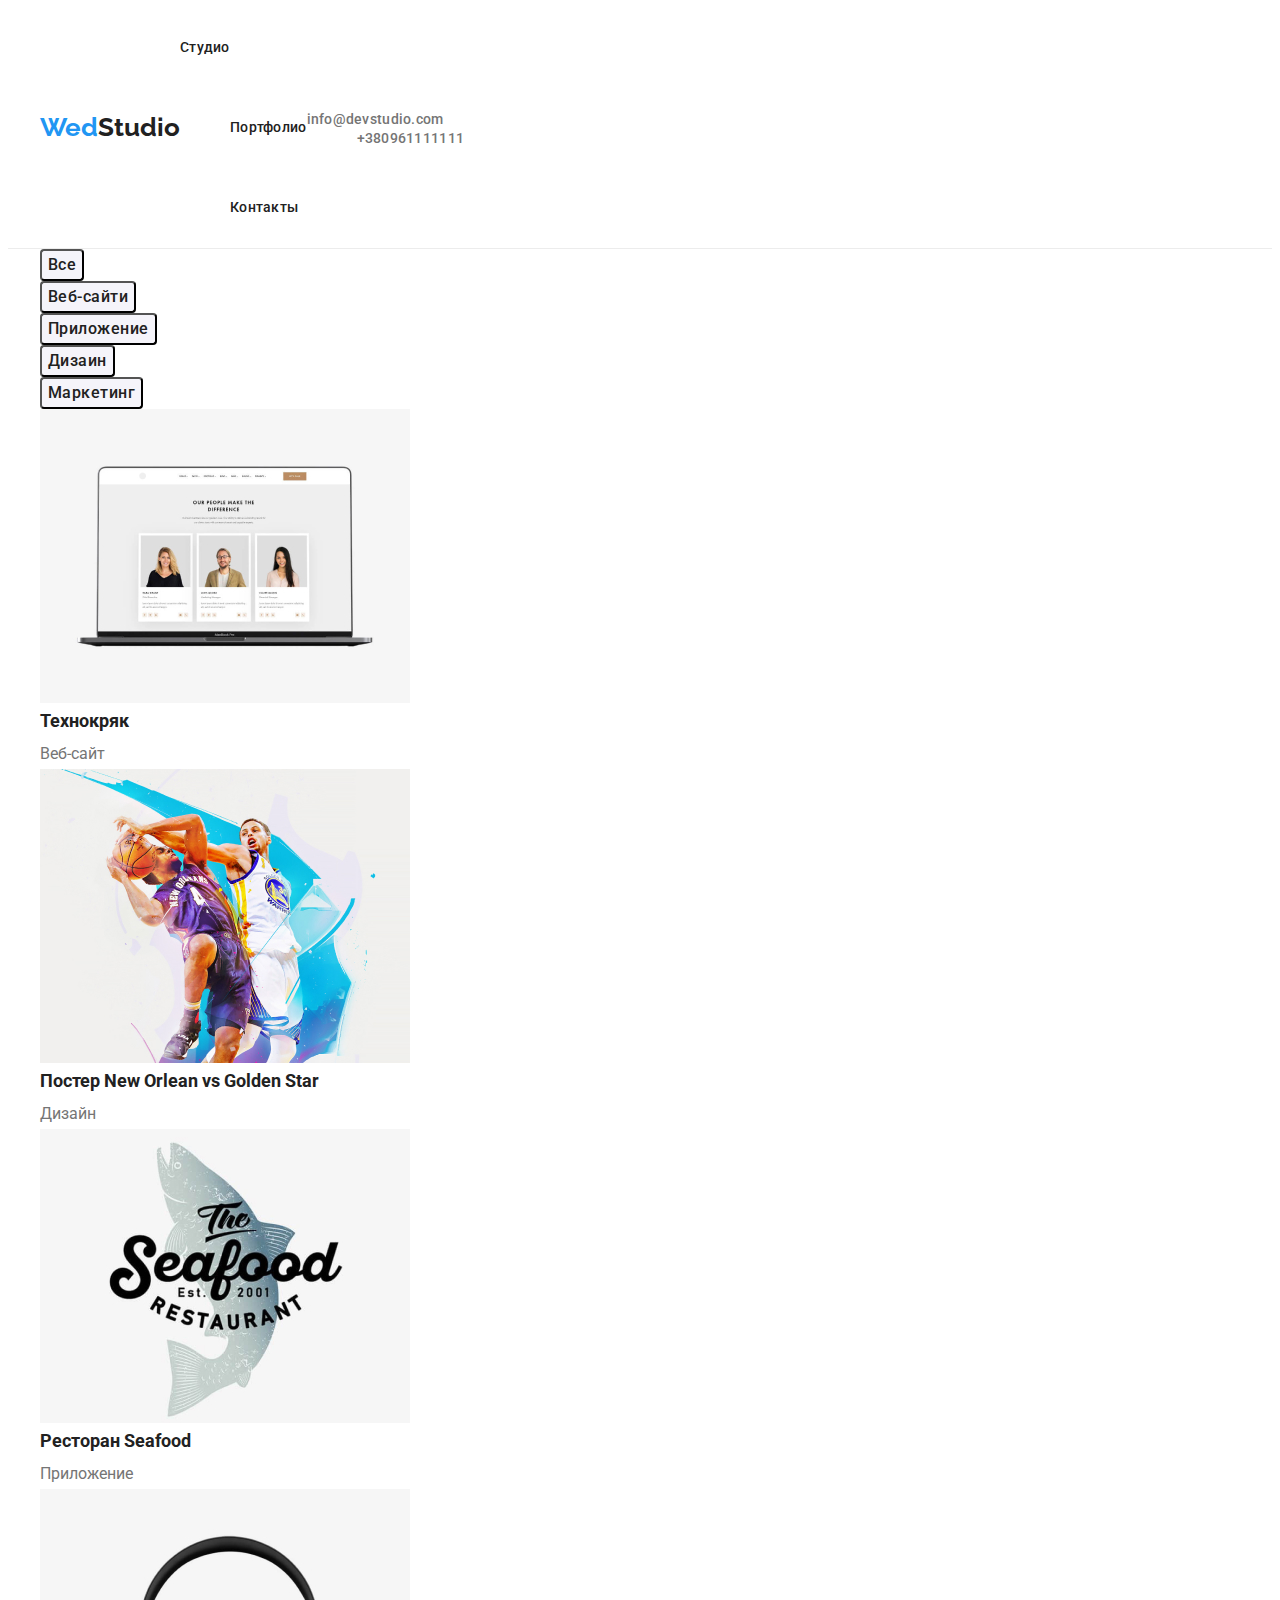
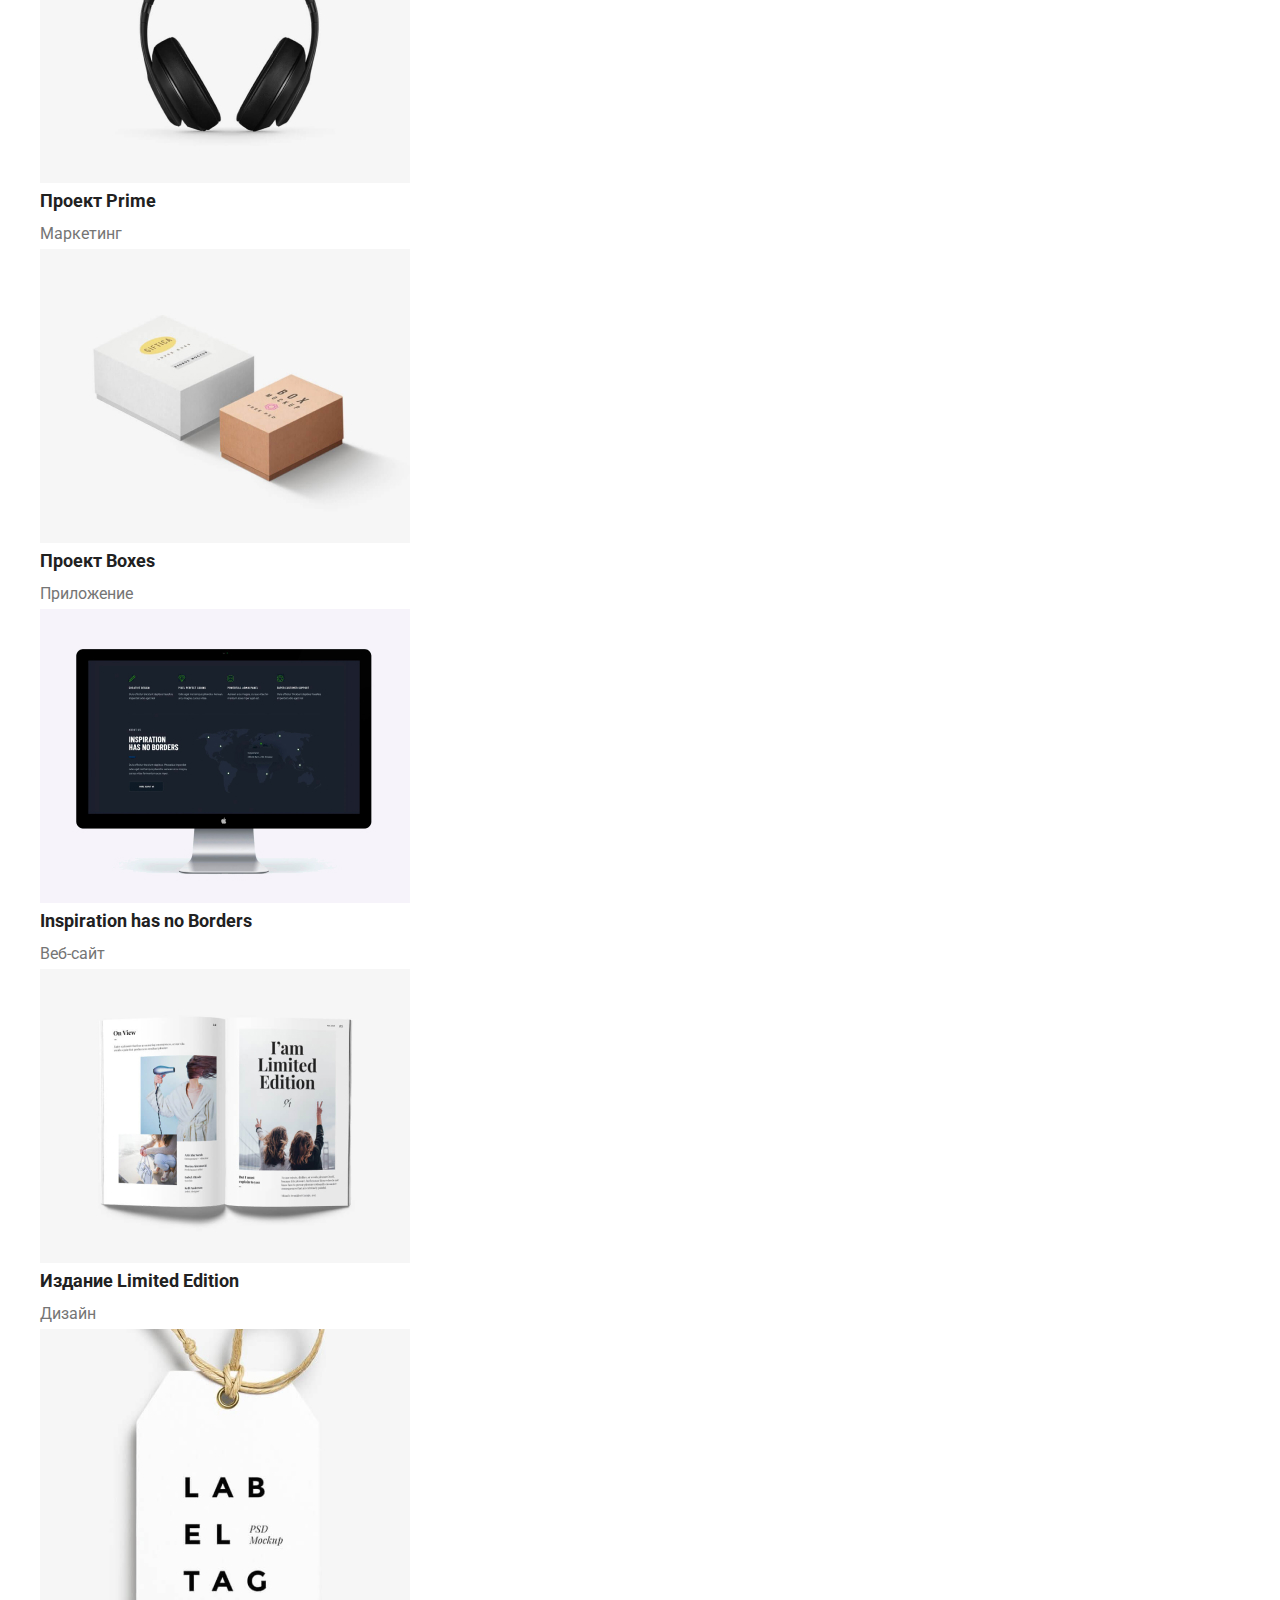
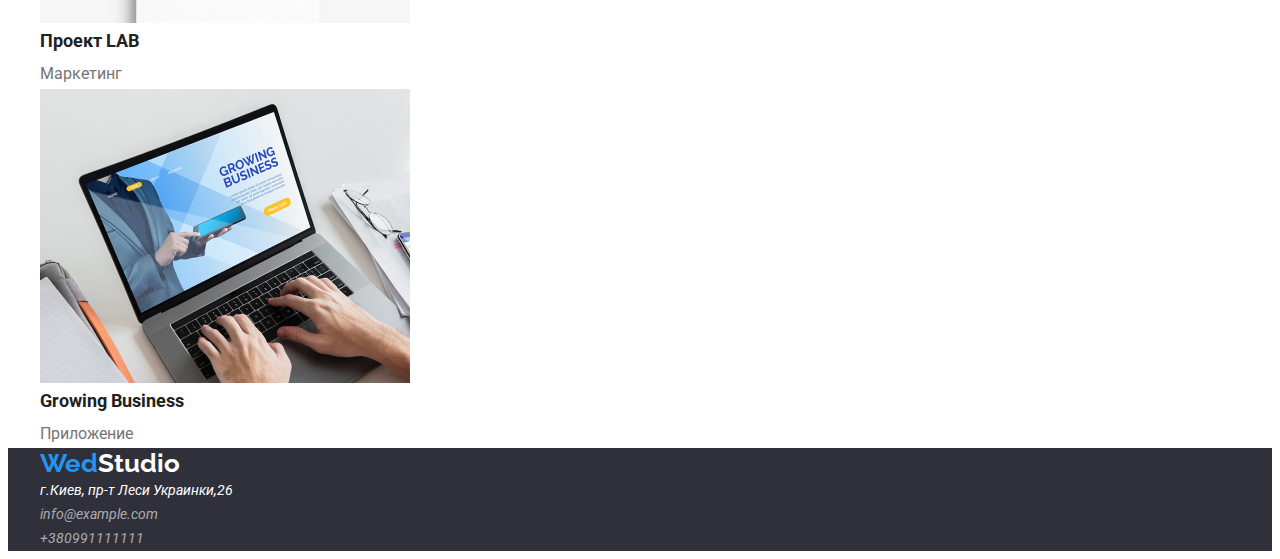
==== portfolio.html @ 3720068a "hw3" ====
<!DOCTYPE html>
<html lang="en">
<head>
    <meta charset="UTF-8">
    <meta http-equiv="X-UA-Compatible" content="IE=edge">
    <meta name="viewport" content="width=device-width, initial-scale=1.0">
    <title>Document</title>
    <link rel="preconnect" href="https://fonts.googleapis.com">
    <link rel="preconnect" href="https://fonts.gstatic.com" crossorigin>
    <link href="https://fonts.googleapis.com/css2?family=Raleway:wght@700&family=Roboto:wght@400;500;700;900&display=swap"
        rel="stylesheet">

        <link rel="stylesheet" href="https://cdnjs.cloudflare.com/ajax/libs/modern-normalize/1.1.0/modern-normalize.min.css"
            integrity="sha512-wpPYUAdjBVSE4KJnH1VR1HeZfpl1ub8YT/NKx4PuQ5NmX2tKuGu6U/JRp5y+Y8XG2tV+wKQpNHVUX03MfMFn9Q=="
            crossorigin="anonymous" referrerpolicy="no-referrer" />

    <link rel="stylesheet" href="./css/style.css">
</head>

<body>
    <!-- Шапка сайта -->
    <header class="header">
        <div class="container header-flex">
        <nav class="header-navigation">
            <a class="header-text1 link" href=""> Wed<span class="header-text2">Studio</span></a>
            <ul class="list">
                <li class="header-item"> <a class="link header-link" href="./index.html"> Студио </a></li>
                <li class="header-item"> <a class="link header-link" href="/portfolio.html"> Портфолио </a></li>
                <li class="header-item"> <a  href="" class="link header-link"> Контакты </a></li>
            </ul>
        </nav>

        <ul class="list">
            <li class="header-item"> <a class="header-email link " href="mailto:info@devstudio.com">info@devstudio.com</a></li>
            <li class="header-item"> <a class="header-tel link " href="tel:+380961111111"> +380961111111 </a></li>
        </ul>
        </div>
    </header>

    <!-- Основна частина -->
    <main>                                             
        <section class="section portfolio">         
        <div class="container">                       
      <ul class="list portfolio-list">
        <li class="portfolio-item"><button type="button" class="portfolio-btn">Все </button></li>
        <li class="portfolio-item"><button type="button" class="portfolio-btn" >Веб-сайти </button></li>
        <li class="portfolio-item"><button type="button" class="portfolio-btn">Приложение </button></li>
        <li class="portfolio-item"><button type="button" class="portfolio-btn" >Дизаин </button></li>
        <li class="portfolio-item"><button type="button" class="portfolio-btn" >Маркетинг</button></li>
    </ul>
        <ul class="projects-list list">
            <li class="link projects-item"> 
                <img src="./image/img.jpg" alt="Технокряк" width="370"></li>
                <div class="card">
                <h3 class="projects-title">Технокряк</h3>
                    <p class="projects-text">Веб-сайт</p>
                </div>

            <li class="link projects-item" > 
                <img src="./image/img (2).jpg" alt="Постер" width="370"> </li> 
                <div class="card">
                <h3 class="projects-title"> Постер New Orlean vs Golden Star </h3> 
                    <p  class="projects-text"> Дизайн </p>
                    </div>
               
            <li class="link projects-item"> 
                <img src="./image/img (3).jpg" alt="Ресторан Seafood" width="370"></li>
                <div class="card">
                <h3 class="projects-title">Ресторан Seafood</h3>
                    <p  class="projects-text">Приложение</p>
                    </div>

             <li class="link projects-item"> 
                 <img src="./image/img (4).jpg" alt="Проект Prime" width="370"></li>
                <div class="card">
               <h3 class="projects-title">Проект Prime</h3>
                    <p  class="projects-text">Маркетинг</p>
                    </div>

            <li class="link projects-item"> 
                <img src="./image/img (5).jpg" alt="Проект Boxes" width="370"></li>
                <div class="card">
              <h3 class="projects-title">Проект Boxes</h3>
                    <p  class="projects-text">Приложение</p>
                    </div>

            <li class="link projects-item"> 
                <img src="./image/img (6).jpg" alt="Inspiration has no Borders" width="370"></li>
                <div class="card">
             <h3 class="projects-title">Inspiration has no Borders</h3>
                    <p  class="projects-text">Веб-сайт</p>
                    </div>

            <li class="link projects-item"> 
                <img src="./image/img (7).jpg" alt="Издание Limited Edition" width="370"></li>
                <div class="card">
             <h3 class="projects-title">Издание Limited Edition</h3>
                    <p  class="projects-text">Дизайн</p>
                    </div>

            <li class="link projects-item"> 
                <img src="./image/img (8).jpg" alt="Проект LAB" width="370"></li>
                <div class="card">
              <h3 class="projects-title">Проект LAB</h3>
                    <p  class="projects-text">Маркетинг</p>
                    </div>

            <li class="link projects-item"> 
                <img src="./image/img (9.jpg" alt="Growing Business" width="370"></li>
                <div class="card">
            <h3 class="projects-title">Growing Business</h3>
                    <p  class="projects-text">Приложение</p>
                    </div>
                </ul>
        </div>
    </section>
    </main>
         
    <footer class="contacts">
        <div class="container">
        <a class="contacts-text link" href=""> Wed<span class="contacts-text2">Studio</span></a>
        <address class="address">
            <ul class="list contacts-list">
                <li class="contacts-item"> <a class="link contacts-address" href="">г.Киев, пр-т Леси Украинки,26</a></li>
                <li class="contacts-item"> <a class="link contacts-link" href="mailto:info@example.com">info@example.com</a>
                </li>
                <li class="contacts-item"> <a class="link contacts-link" href="tel:+380991111111">+380991111111</a></li>
            </ul>
        </address>
        </div>
    </footer>
</body>
</html>
---- css/style.css ----
:root {
    --main-title-color: #ffffff;
    --second-title-color: #212121;
    --third-title-color: #757575;
    --main-text-color: #757575;
    --second-text-color: color: rgba(255, 255, 255, 0.6);
    --third-text-color: #212121;
    --accent-color: #2196F3;
    --main-btn-color:#FFFFFF;
    --second-btn-color: #212121;
    --header-text-color:  #212121;
}

body {
    font-family: Roboto; 
    color: #E5E5E5;
}
.container {
    width: 1200px;
    margin-left: auto;
    margin-right: auto;
    padding-left: 15px;
    padding-right: 15px;
}
h1,
h2,
h3, 
p,
ul {
    margin: 0;
}

.list {
list-style: none;
padding: 0;
}

.link {
    text-decoration: none;
}

.visually-hidden {
    position: absolute;
    white-space: nowrap;
    width: 1px;
    height: 1px;
    overflow: hidden;
    border: 0;
    padding: 0;
    clip: rect(0 0 0 0);
    clip-path: inset(50%);
    margin: -1px;
}

img {
    display: block;
    max-width: 100%;
    height: auto;
}
/* -----------------HEADER-------------- */
.header {
    border-bottom: 1px solid #ececec;
    background: #FFFFFF;
}



/* hesder-flex */
.header-flex {
    display: flex;
    align-items: center;
    justify-content: ;
}

.header-list {
    display: flex;
    margin-left: 93px;
}

.header-navigation {
    display: flex;
    align-items: center;
}

.header-list, .header-item  +.header-item{
  margin-left: 50px;
}
.auth-nav {
    display: flex;
    margin-left: auto;
}       

.auth-nav, .header-item +.header-item {
    margin-left: 50px;
}

.header-text1 {
    font-family: Raleway;
    font-weight: 700;
    font-size: 26px;
    line-height: 1.19;
    color: var(--accent-color);
}
.header-text2{
    font-family: Raleway;
    font-weight: 700;
    font-size: 26px;
    line-height: 1.19;
    color: var(--second-title-color);
}
.header-link {
    display: block;
    padding-top: 32px;
    padding-bottom: 32px;
    font-weight: 500;
    font-size: 14px;
    line-height: 1.14;
    letter-spacing: 0.02em;
    color: var(--second-title-color);  
}

.header-link:hover,
.header-link:focus {
    color: var(--accent-color);
}
.header-email:hover{
    color: var(--accent-color);
}
.header-tel:hover{
  color: var(--accent-color);
}
.header-email, .header-tel {
    font-weight: 500;
    font-size: 14px;
    line-height: 1.14;
    letter-spacing: 0.02em;
    color: var(--main-text-color);
} 
/* /////////////////////   HERO   /////////// */
.products {
    padding-top: 47px;
    padding-bottom: 94px;
}
 .hero {
    background-color: #2F303A;
    padding-top: 200px;
    padding-bottom: 20px;
 }
 .hero-content {
     text-align: center;
 }
 .hero-list {
     margin-top: 0;
     margin-left: 30px;

    font-weight: 900;
    font-size: 44px;
    line-height: 1.36;
    color: var(--main-title-color);
 }

 .hero-btn {
     cursor: pointer;
     font-family: inherit;
     font-weight: 500;
     font-size: 16px;
     line-height: 1.88;
     text-align: center;
     letter-spacing: 0.06em;
     color: white;
     background: #2196f3;
     box-shadow: 0px 4px 4px rgba(0, 0, 0, 0.15);
    border-radius: 4px;
 }
 .hero-btn:hover,
 .hero-btn:focus {
    font-weight: 500;
    font-size: 16px;
    line-height: 1.88;
    text-align: center;
    letter-spacing: 0.06em;
    color: #ffffff;
    background: #188ce8;
    box-shadow: 0px 3px 1px rgba(0, 0, 0, 0.1), 0px 1px 2px rgba(0, 0, 0, 0.08),
    0px 2px 2px rgba(0, 0, 0, 0.12);
    border-radius: 4px;
 }

/* ------------------FEATURES---------- */

.features {
     padding-top: 94px;
     padding-bottom: 47px;
     background: white;
}
.features-list {
    display: flex;
}


.features-title {
    width: 270px;
    margin-bottom: 10px;

    font-weight: 700;
    font-size: 14px;
    line-height: 1.14;
    color: var(--second-title-color);
}

.features-after-title {
    font-weight: 400;
    font-size: 14px;
    line-height: 1.71;
    color: var(--third-title-color);
}
.features-item +.features-item {
    margin-left: 30px;
}

/* /////////////What-we-do///////// */

.products-title {
    text-transform: none;
    font-weight: 700;
    font-size: 36px;
    line-height: 1.17;
    color: var(--second-title-color);
}


/* ///////////////OUR TEAM///////// */

.team {
    background: #F5F4FA;
}

.team-title {
    font-weight: 700;
    font-size: 36px;
    line-height: 1.17; 
   color:var(--second-title-color);
}
.team-name {
    font-weight: 500;
    font-size: 16px;
    line-height: 1.19;
    color: var(--second-title-color);
}
.team-work-position {
    font-weight: 400;
    font-size: 16px;
    line-height: 1.19;
    color: var(--third-title-color);
}

/* ////////// Addresses//////////*/
.contacts {
    background: #2F303A;
}
.contacts-text {
    font-family: Raleway;
    font-weight: 700;
    font-size: 26px;
    line-height: 1.19;
    color: var(--accent-color);
}
.contacts-text2 {
    font-family: Raleway;
    font-weight: 700;
    font-size: 26px;
    line-height: 1.19;
    color: var(--main-title-color);
}

.contacts-address {
    font-weight: 400;
    font-size: 14px;
    line-height: 1.71;
    color: var(--main-title-color);
}
.contacts-link {
    font-weight: 400;
    font-size: 14px;
    line-height: 1.71;
    color: rgba(255, 255, 255, 0.6);
}

.contacts-link:hover,
.contacts-link:focus {
color: var(--accent-color);
}



/* ----------------PORTFOLIO----- */
.portfolio-btn {
     cursor: pointer;
     font-family: inherit;
     font-weight: 500;
     font-size: 16px;
     line-height: 1.63;
     text-align: center;
     letter-spacing: 0.03em;
     color: var(--second-title-color);
     background: #f5f4fa;;
     border-radius: 4px; 
}

.portfolio-btn:hover,
.portfolio-btn:focus {
  font-weight: 500;
  font-size: 16px;
  line-height: 1.63;
  text-align: center;
  letter-spacing: 0.03em;
  color: #ffffff;
  background: #2196f3;
  box-shadow: 0px 3px 1px rgba(0, 0, 0, 0.1), 0px 1px 2px rgba(0, 0, 0, 0.08),
    0px 2px 2px rgba(0, 0, 0, 0.12);
  border-radius: 4px;
}

.menu {
    background: #E5E5E5;
}
.projects-title {
    font-weight: 700;
    font-size: 18px;
    line-height: 2;
    color: var(--second-title-color);
}
.projects-text {
    font-weight: 400;
    font-size: 16px;
    line-height: 1.87;
    color: var(--third-title-color);
}
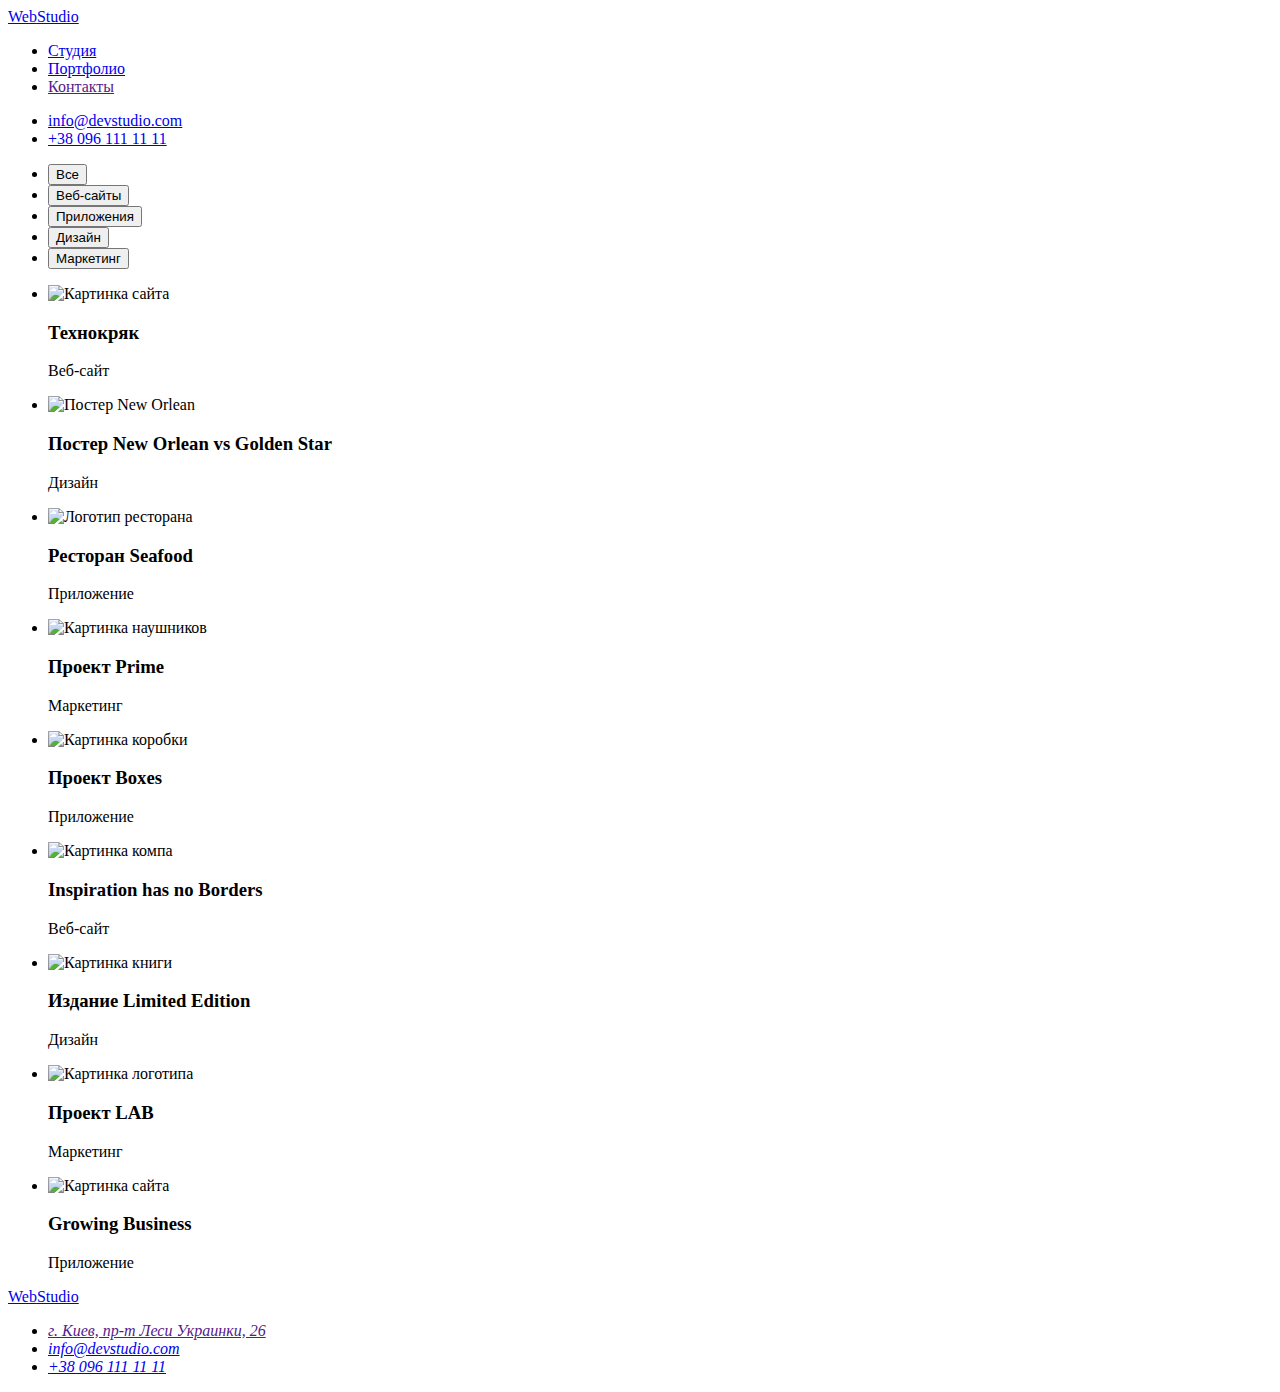
==== commit d554952e: "hw3" ====
--- a/portfolio.html
+++ b/portfolio.html
@@ -1,133 +1,136 @@
 <!DOCTYPE html>
-<html lang="en">
+<html lang="ru">
+
 <head>
     <meta charset="UTF-8">
     <meta http-equiv="X-UA-Compatible" content="IE=edge">
     <meta name="viewport" content="width=device-width, initial-scale=1.0">
-    <title>Document</title>
+    <title>Портфолио</title>
     <link rel="preconnect" href="https://fonts.googleapis.com">
     <link rel="preconnect" href="https://fonts.gstatic.com" crossorigin>
-    <link href="https://fonts.googleapis.com/css2?family=Raleway:wght@700&family=Roboto:wght@400;500;700;900&display=swap"
+    <link rel="preconnect" href="https://fonts.googleapis.com">
+    <link rel="preconnect" href="https://fonts.gstatic.com" crossorigin>
+    <link
+        href="https://fonts.googleapis.com/css2?family=Raleway:wght@700&family=Roboto:wght@400;500;700;900&display=swap"
         rel="stylesheet">
-
-        <link rel="stylesheet" href="https://cdnjs.cloudflare.com/ajax/libs/modern-normalize/1.1.0/modern-normalize.min.css"
-            integrity="sha512-wpPYUAdjBVSE4KJnH1VR1HeZfpl1ub8YT/NKx4PuQ5NmX2tKuGu6U/JRp5y+Y8XG2tV+wKQpNHVUX03MfMFn9Q=="
-            crossorigin="anonymous" referrerpolicy="no-referrer" />
-
-    <link rel="stylesheet" href="./css/style.css">
+    <link rel="stylesheet" href="https://cdnjs.cloudflare.com/ajax/libs/modern-normalize/1.1.0/modern-normalize.min.css"
+        integrity="sha512-wpPYUAdjBVSE4KJnH1VR1HeZfpl1ub8YT/NKx4PuQ5NmX2tKuGu6U/JRp5y+Y8XG2tV+wKQpNHVUX03MfMFn9Q=="
+        crossorigin="anonymous" referrerpolicy="no-referrer" />
+    <link rel="stylesheet" href="./css/styles.css" />
 </head>
 
 <body>
-    <!-- Шапка сайта -->
     <header class="header">
         <div class="container header-flex">
-        <nav class="header-navigation">
-            <a class="header-text1 link" href=""> Wed<span class="header-text2">Studio</span></a>
-            <ul class="list">
-                <li class="header-item"> <a class="link header-link" href="./index.html"> Студио </a></li>
-                <li class="header-item"> <a class="link header-link" href="/portfolio.html"> Портфолио </a></li>
-                <li class="header-item"> <a  href="" class="link header-link"> Контакты </a></li>
+            <nav class="header-navigation">
+                <a href="index.html" class="header-logo link"> Web<span class="header-studio">Studio</span> </a>
+                <ul class="header-list list">
+                    <li class="header-item"> <a href="index.html" class="header-link link"> Студия</a></li>
+                    <li class="header-item"> <a href="portfolio.html" class="header-link link"> Портфолио</a></li>
+                    <li class="header-item"> <a href="" class="header-link link"> Контакты</a></li>
+                </ul>
+            </nav>
+            <ul class="auth-nav list">
+                <li class="header-item"> <a href="mailto:info@devstudio.com" class="header-mail link">info@devstudio.com
+                    </a></li>
+                <li class="header-item"> <a href="tel:+380961111111" class="header-tel link">+38 096 111 11 11</a></li>
             </ul>
-        </nav>
-
-        <ul class="list">
-            <li class="header-item"> <a class="header-email link " href="mailto:info@devstudio.com">info@devstudio.com</a></li>
-            <li class="header-item"> <a class="header-tel link " href="tel:+380961111111"> +380961111111 </a></li>
-        </ul>
         </div>
     </header>
-
-    <!-- Основна частина -->
-    <main>                                             
-        <section class="section portfolio">         
-        <div class="container">                       
-      <ul class="list portfolio-list">
-        <li class="portfolio-item"><button type="button" class="portfolio-btn">Все </button></li>
-        <li class="portfolio-item"><button type="button" class="portfolio-btn" >Веб-сайти </button></li>
-        <li class="portfolio-item"><button type="button" class="portfolio-btn">Приложение </button></li>
-        <li class="portfolio-item"><button type="button" class="portfolio-btn" >Дизаин </button></li>
-        <li class="portfolio-item"><button type="button" class="portfolio-btn" >Маркетинг</button></li>
-    </ul>
-        <ul class="projects-list list">
-            <li class="link projects-item"> 
-                <img src="./image/img.jpg" alt="Технокряк" width="370"></li>
-                <div class="card">
-                <h3 class="projects-title">Технокряк</h3>
-                    <p class="projects-text">Веб-сайт</p>
-                </div>
-
-            <li class="link projects-item" > 
-                <img src="./image/img (2).jpg" alt="Постер" width="370"> </li> 
-                <div class="card">
-                <h3 class="projects-title"> Постер New Orlean vs Golden Star </h3> 
-                    <p  class="projects-text"> Дизайн </p>
-                    </div>
-               
-            <li class="link projects-item"> 
-                <img src="./image/img (3).jpg" alt="Ресторан Seafood" width="370"></li>
-                <div class="card">
-                <h3 class="projects-title">Ресторан Seafood</h3>
-                    <p  class="projects-text">Приложение</p>
-                    </div>
-
-             <li class="link projects-item"> 
-                 <img src="./image/img (4).jpg" alt="Проект Prime" width="370"></li>
-                <div class="card">
-               <h3 class="projects-title">Проект Prime</h3>
-                    <p  class="projects-text">Маркетинг</p>
-                    </div>
-
-            <li class="link projects-item"> 
-                <img src="./image/img (5).jpg" alt="Проект Boxes" width="370"></li>
-                <div class="card">
-              <h3 class="projects-title">Проект Boxes</h3>
-                    <p  class="projects-text">Приложение</p>
-                    </div>
-
-            <li class="link projects-item"> 
-                <img src="./image/img (6).jpg" alt="Inspiration has no Borders" width="370"></li>
-                <div class="card">
-             <h3 class="projects-title">Inspiration has no Borders</h3>
-                    <p  class="projects-text">Веб-сайт</p>
-                    </div>
-
-            <li class="link projects-item"> 
-                <img src="./image/img (7).jpg" alt="Издание Limited Edition" width="370"></li>
-                <div class="card">
-             <h3 class="projects-title">Издание Limited Edition</h3>
-                    <p  class="projects-text">Дизайн</p>
-                    </div>
-
-            <li class="link projects-item"> 
-                <img src="./image/img (8).jpg" alt="Проект LAB" width="370"></li>
-                <div class="card">
-              <h3 class="projects-title">Проект LAB</h3>
-                    <p  class="projects-text">Маркетинг</p>
-                    </div>
-
-            <li class="link projects-item"> 
-                <img src="./image/img (9.jpg" alt="Growing Business" width="370"></li>
-                <div class="card">
-            <h3 class="projects-title">Growing Business</h3>
-                    <p  class="projects-text">Приложение</p>
-                    </div>
+    <main>
+        <section class="section portfolio">
+            <div class="container">
+                <ul class="portfolio-list list">
+                    <li class="portfolio-item"> <button type="button" class="portfolio-button">Все </button></li>
+                    <li class="portfolio-item"> <button type="button" class="portfolio-button">Веб-сайты </button> </li>
+                    <li class="portfolio-item"><button type="button" class="portfolio-button">Приложения </button> </li>
+                    <li class="portfolio-item"><button type="button" class="portfolio-button">Дизайн </button> </li>
+                    <li class="portfolio-item"> <button type="button" class="portfolio-button"> Маркетинг</button></li>
                 </ul>
-        </div>
-    </section>
+                <ul class="projects-list list">
+                    <li class="projects-item">
+                        <img src="./images/techsite.jpg" alt="Картинка сайта" width="370" height="294">
+                        <div class="card">
+                            <h3 class="projects-title"> Технокряк</h3>
+                            <p class="projects-text"> Веб-сайт</p>
+                        </div>
+                    </li>
+                    <li class="projects-item">
+                        <img src="./images/neworlean.jpg" alt="Постер New Orlean" width="370" height="294">
+                        <div class="card">
+                            <h3 class="projects-title"> Постер New Orlean vs Golden Star</h3>
+                            <p class="projects-text"> Дизайн </p>
+                        </div>
+                    </li>
+                    <li class="projects-item">
+                        <img src="./images/seafood.jpg" alt="Логотип ресторана" width="370" height="294">
+                        <div class="card">
+                            <h3 class="projects-title"> Ресторан Seafood</h3>
+                            <p class="projects-text"> Приложение </p>
+                        </div>
+                    </li>
+                    <li class="projects-item">
+                        <img src="./images/prime.jpg" alt="Картинка наушников" width="370" height="294">
+                        <div class="card">
+                            <h3 class="projects-title"> Проект Prime</h3>
+                            <p class="projects-text"> Маркетинг </p>
+                        </div>
+                    </li>
+                    <li class="projects-item">
+                        <img src="./images/boxes.jpg" alt="Картинка коробки" width="370" height="294">
+                        <div class="card">
+                            <h3 class="projects-title"> Проект Boxes</h3>
+                            <p class="projects-text"> Приложение </p>
+                        </div>
+                    </li>
+                    <li class="projects-item">
+                        <img src="./images/inspiration.jpg" alt="Картинка компа" width="370" height="294">
+                        <div class="card">
+                            <h3 class="projects-title"> Inspiration has no Borders</h3>
+                            <p class="projects-text"> Веб-сайт</p>
+                        </div>
+                    </li>
+                    <li class="projects-item">
+                        <img src="./images/limitededition.jpg" alt="Картинка книги" width="370" height="294">
+                        <div class="card">
+                            <h3 class="projects-title"> Издание Limited Edition</h3>
+                            <p class="projects-text"> Дизайн</p>
+                        </div>
+                    </li>
+                    <li class="projects-item">
+                        <img src="./images/lab.jpg" alt="Картинка логотипа" width="370" height="294">
+                        <div class="card">
+                            <h3 class="projects-title"> Проект LAB</h3>
+                            <p class="projects-text"> Маркетинг</p>
+                        </div>
+                    </li>
+                    <li class="projects-item">
+                        <img src="./images/growingbuisiness.jpg" alt="Картинка сайта" width="370" height="294">
+                        <div class="card">
+                            <h3 class="projects-title"> Growing Business</h3>
+                            <p class="projects-text"> Приложение</p>
+                        </div>
+                    </li>
+                </ul>
+            </div>
+        </section>
     </main>
-         
-    <footer class="contacts">
+    <footer class="footer">
         <div class="container">
-        <a class="contacts-text link" href=""> Wed<span class="contacts-text2">Studio</span></a>
-        <address class="address">
-            <ul class="list contacts-list">
-                <li class="contacts-item"> <a class="link contacts-address" href="">г.Киев, пр-т Леси Украинки,26</a></li>
-                <li class="contacts-item"> <a class="link contacts-link" href="mailto:info@example.com">info@example.com</a>
-                </li>
-                <li class="contacts-item"> <a class="link contacts-link" href="tel:+380991111111">+380991111111</a></li>
-            </ul>
-        </address>
+            <a href="index.html" class="footer-logo link"> Web<span class="footer-studio">Studio</span> </a>
+            <address class="address">
+                <ul class="address-list list">
+                    <li class="address-item"> <a href="" class="address-link link"> г. Киев, пр-т Леси Украинки, 26 </a>
+                    </li>
+                    <li class="address-item"> <a href="mailto:info@devstudio.com"
+                            class="address-mail-link link">info@devstudio.com</a></li>
+                    <li class="address-item"> <a href="tel:+380961111111" class="address-tel-link link">+38 096 111 11
+                            11</a>
+                    </li>
+                </ul>
+            </address>
         </div>
     </footer>
 </body>
+
 </html>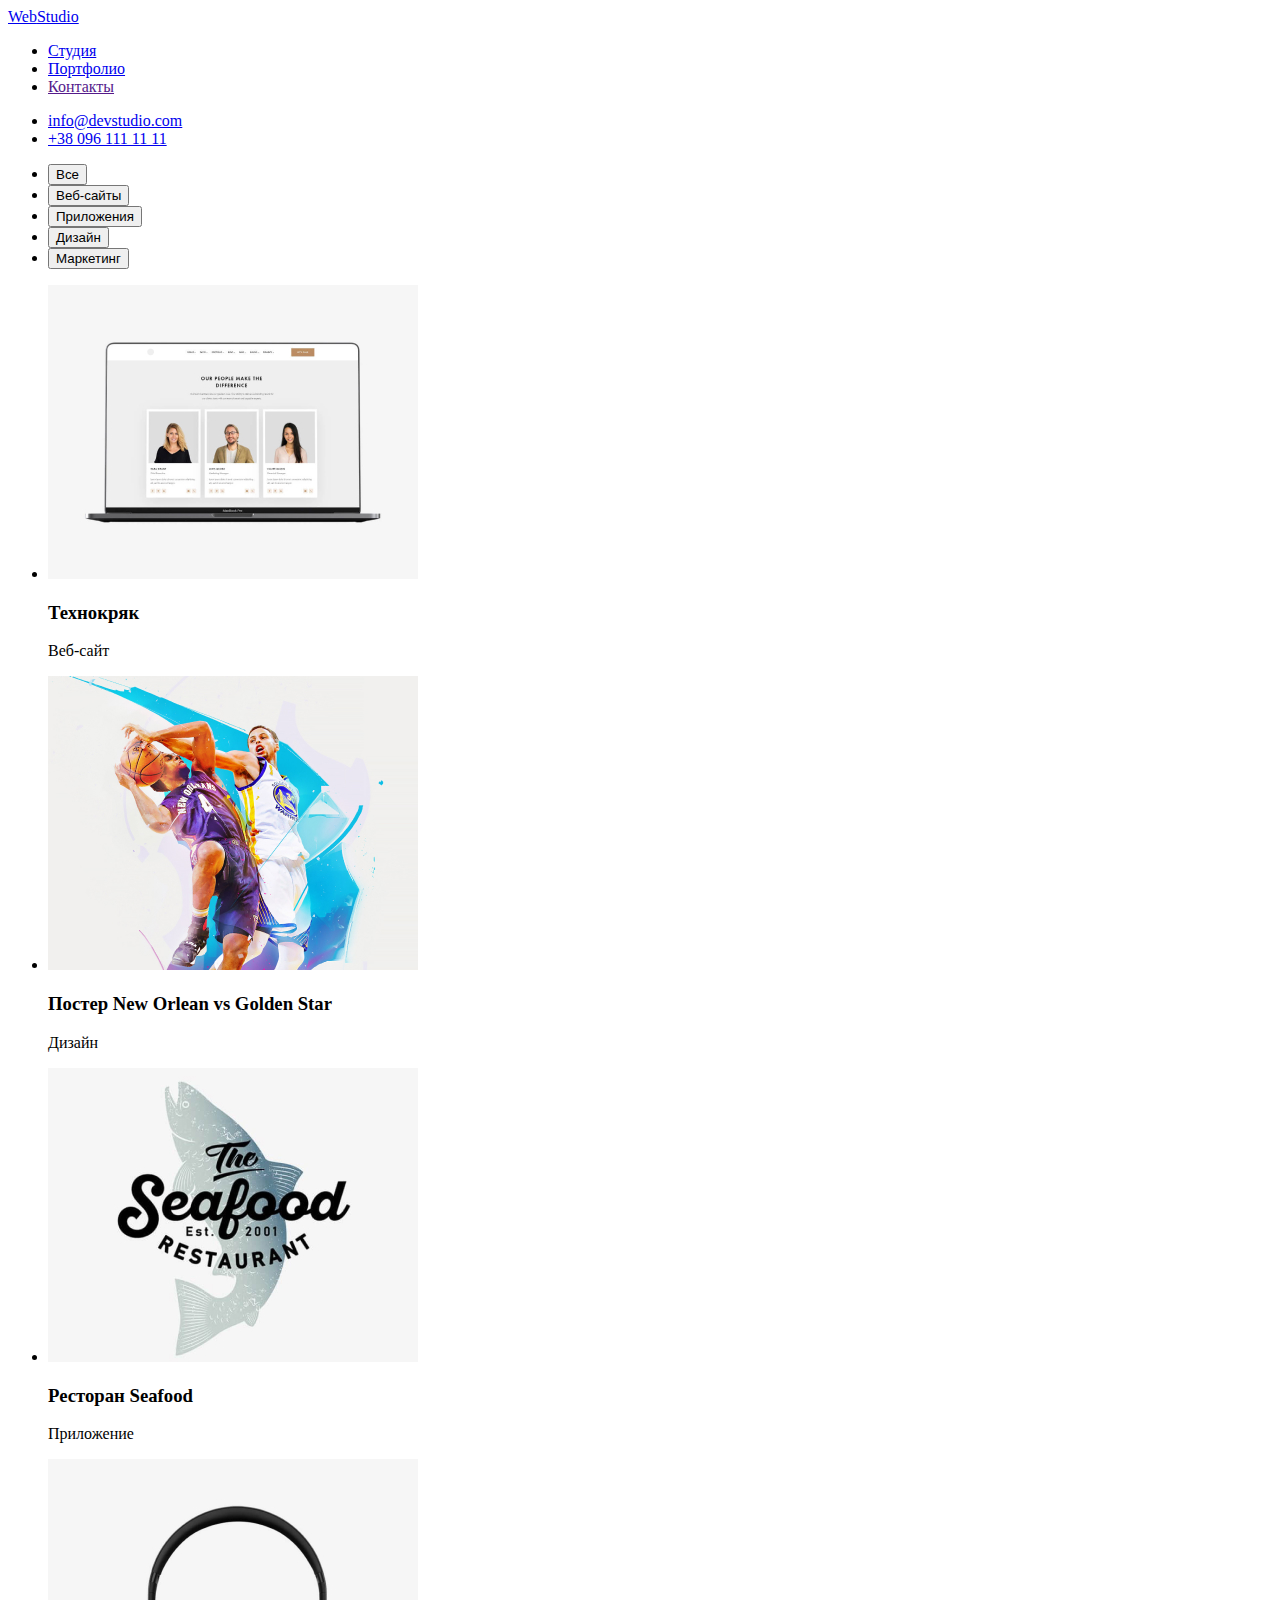
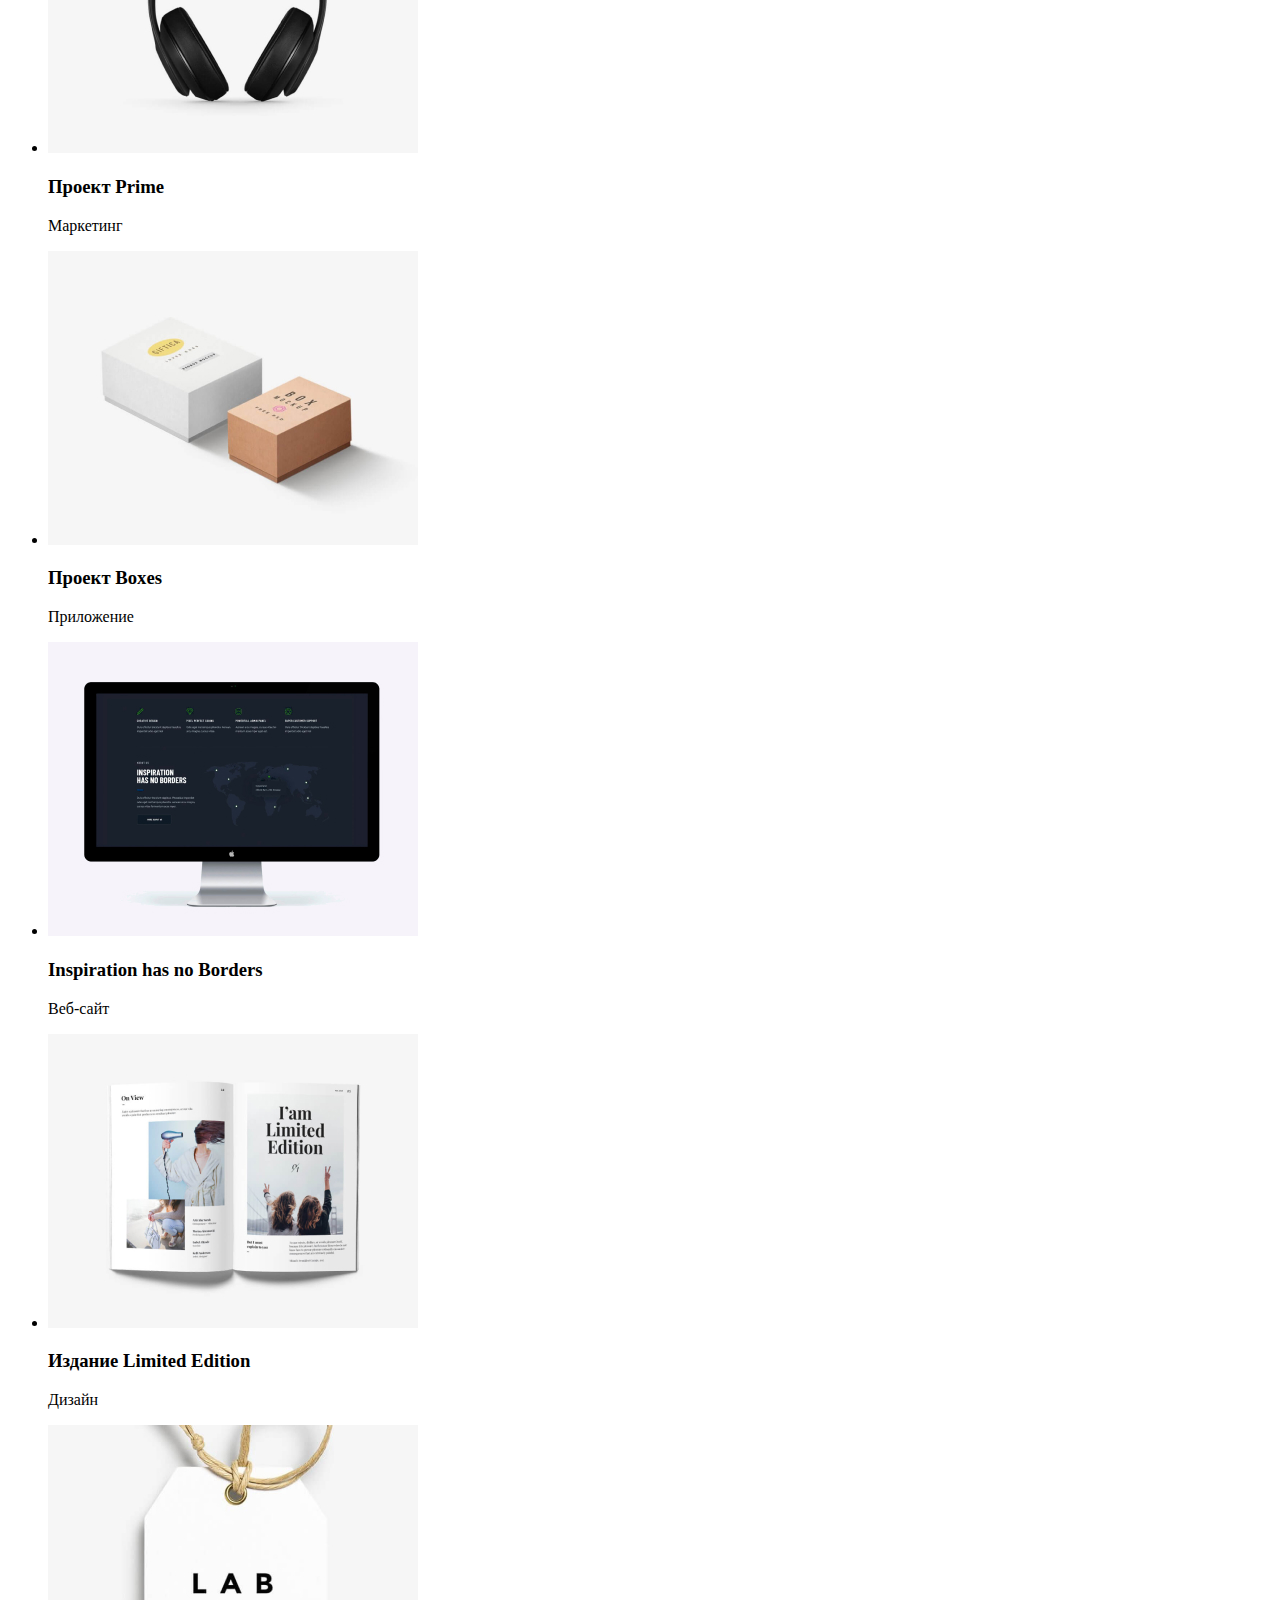
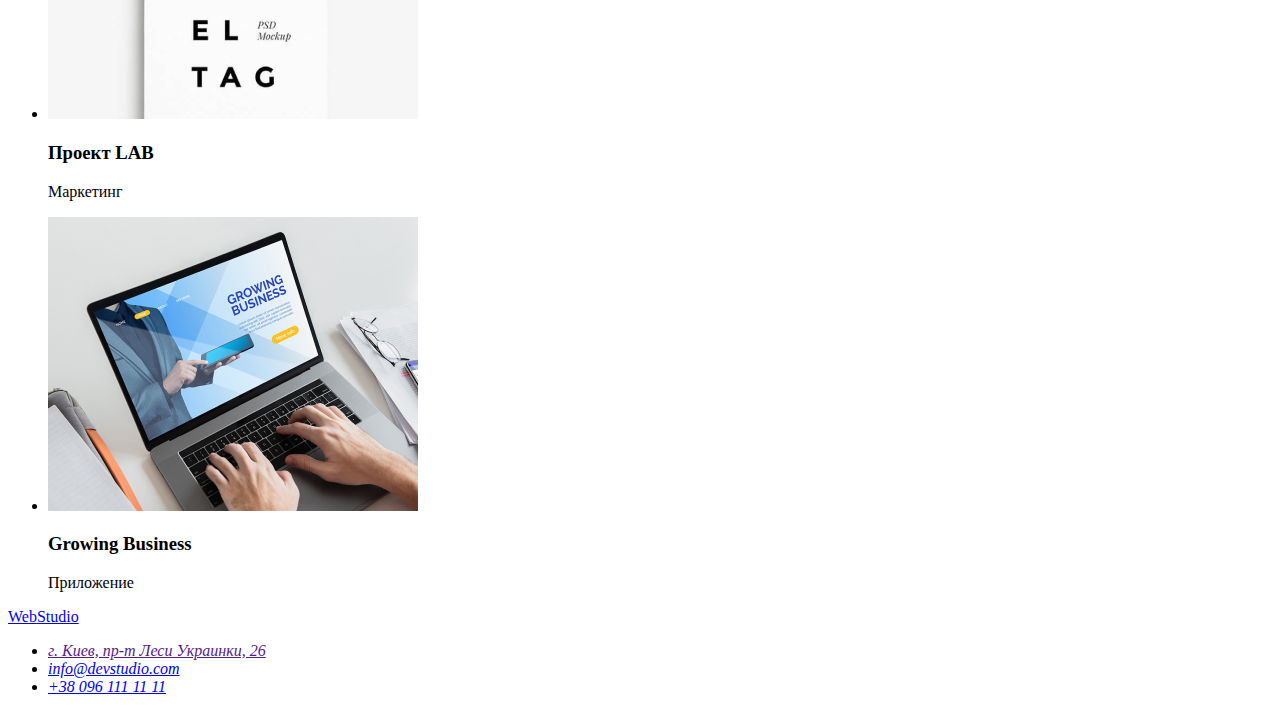
==== commit 49e37272: "hw3" ====
--- a/portfolio.html
+++ b/portfolio.html
@@ -49,63 +49,63 @@
                 </ul>
                 <ul class="projects-list list">
                     <li class="projects-item">
-                        <img src="./images/techsite.jpg" alt="Картинка сайта" width="370" height="294">
+                        <img src="./image/img1.jpg" alt="Картинка сайта" width="370" height="294">
                         <div class="card">
                             <h3 class="projects-title"> Технокряк</h3>
                             <p class="projects-text"> Веб-сайт</p>
                         </div>
                     </li>
                     <li class="projects-item">
-                        <img src="./images/neworlean.jpg" alt="Постер New Orlean" width="370" height="294">
+                        <img src="./image/img (2).jpg" alt="Постер New Orlean" width="370" height="294">
                         <div class="card">
                             <h3 class="projects-title"> Постер New Orlean vs Golden Star</h3>
                             <p class="projects-text"> Дизайн </p>
                         </div>
                     </li>
                     <li class="projects-item">
-                        <img src="./images/seafood.jpg" alt="Логотип ресторана" width="370" height="294">
+                        <img src="./image/img (3).jpg" alt="Логотип ресторана" width="370" height="294">
                         <div class="card">
                             <h3 class="projects-title"> Ресторан Seafood</h3>
                             <p class="projects-text"> Приложение </p>
                         </div>
                     </li>
                     <li class="projects-item">
-                        <img src="./images/prime.jpg" alt="Картинка наушников" width="370" height="294">
+                        <img src="./image/img (4).jpg" alt="Картинка наушников" width="370" height="294">
                         <div class="card">
                             <h3 class="projects-title"> Проект Prime</h3>
                             <p class="projects-text"> Маркетинг </p>
                         </div>
                     </li>
                     <li class="projects-item">
-                        <img src="./images/boxes.jpg" alt="Картинка коробки" width="370" height="294">
+                        <img src="./image/img (5).jpg" alt="Картинка коробки" width="370" height="294">
                         <div class="card">
                             <h3 class="projects-title"> Проект Boxes</h3>
                             <p class="projects-text"> Приложение </p>
                         </div>
                     </li>
                     <li class="projects-item">
-                        <img src="./images/inspiration.jpg" alt="Картинка компа" width="370" height="294">
+                        <img src="./image/img (6).jpg" alt="Картинка компа" width="370" height="294">
                         <div class="card">
                             <h3 class="projects-title"> Inspiration has no Borders</h3>
                             <p class="projects-text"> Веб-сайт</p>
                         </div>
                     </li>
                     <li class="projects-item">
-                        <img src="./images/limitededition.jpg" alt="Картинка книги" width="370" height="294">
+                        <img src="./image/img (7).jpg" alt="Картинка книги" width="370" height="294">
                         <div class="card">
                             <h3 class="projects-title"> Издание Limited Edition</h3>
                             <p class="projects-text"> Дизайн</p>
                         </div>
                     </li>
                     <li class="projects-item">
-                        <img src="./images/lab.jpg" alt="Картинка логотипа" width="370" height="294">
+                        <img src="./image/img (8).jpg" alt="Картинка логотипа" width="370" height="294">
                         <div class="card">
                             <h3 class="projects-title"> Проект LAB</h3>
                             <p class="projects-text"> Маркетинг</p>
                         </div>
                     </li>
                     <li class="projects-item">
-                        <img src="./images/growingbuisiness.jpg" alt="Картинка сайта" width="370" height="294">
+                        <img src="./image/img (9.jpg" alt="Картинка сайта" width="370" height="294">
                         <div class="card">
                             <h3 class="projects-title"> Growing Business</h3>
                             <p class="projects-text"> Приложение</p>
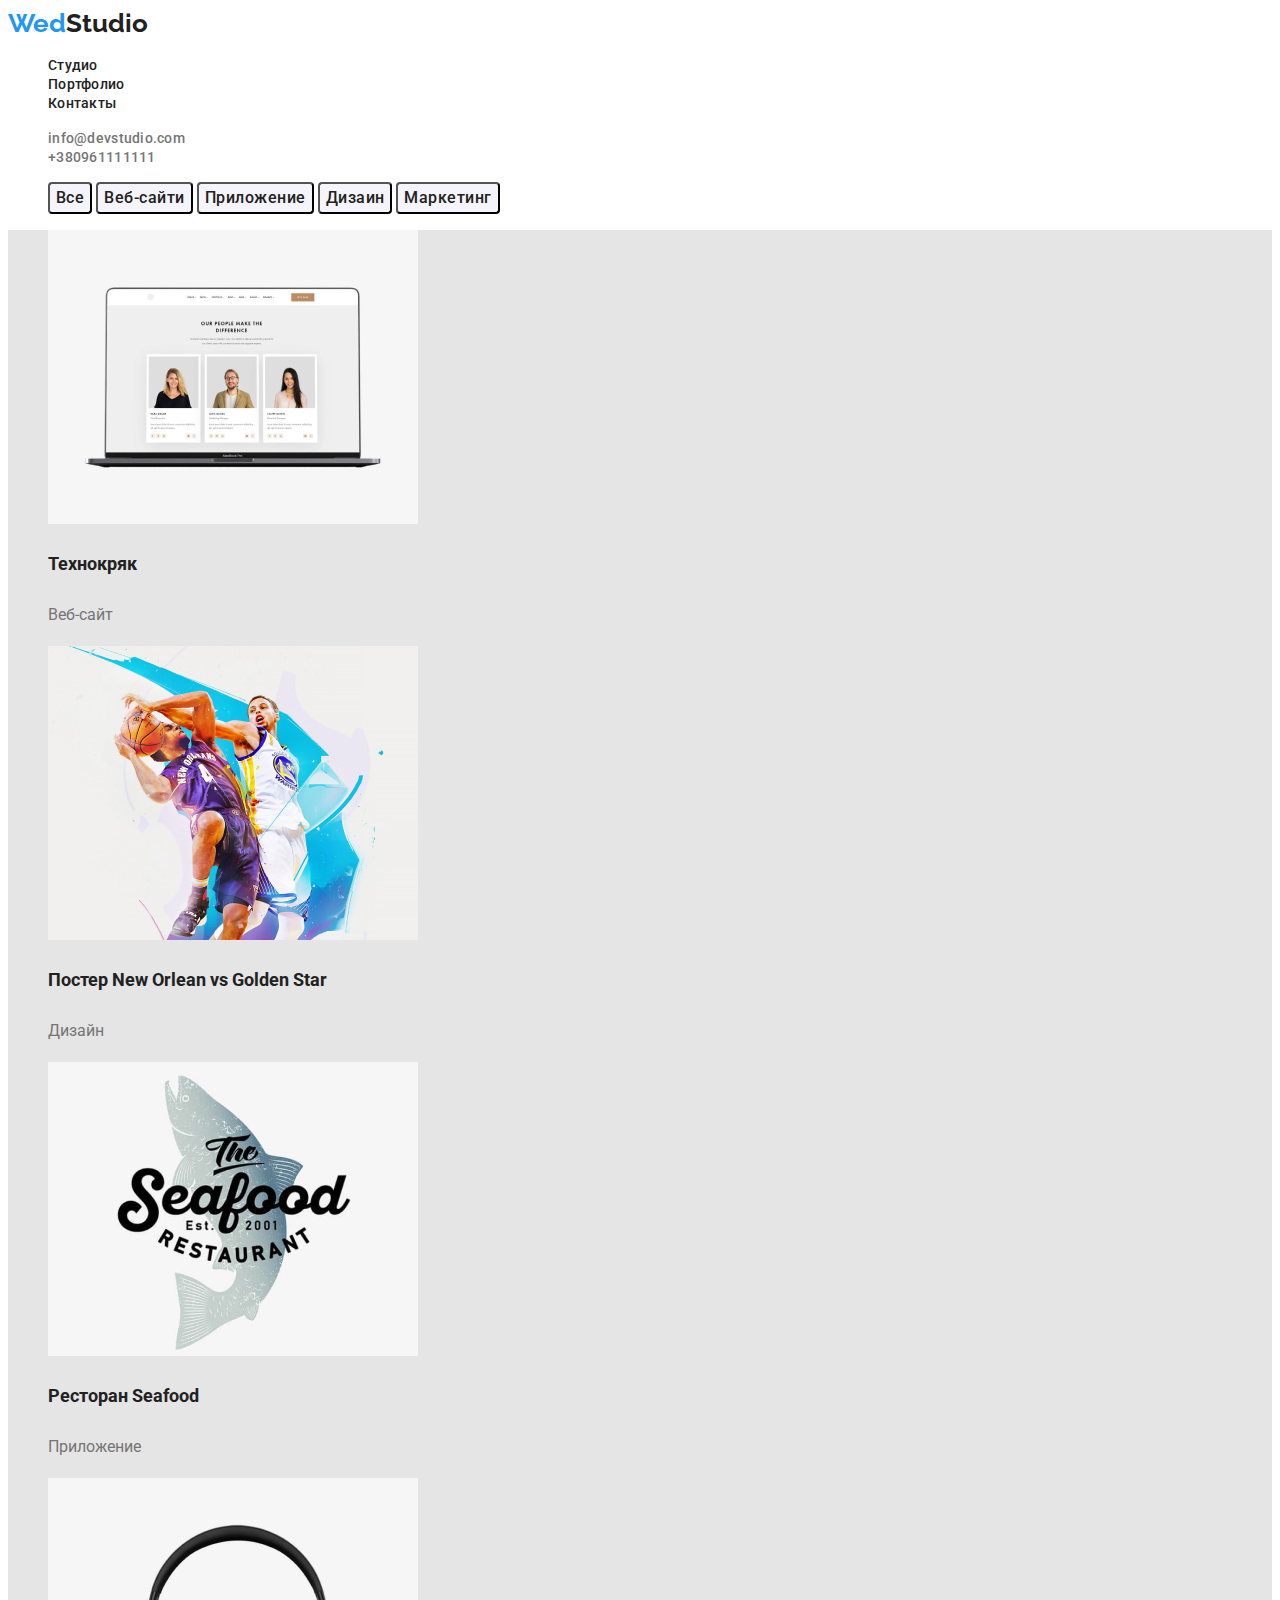
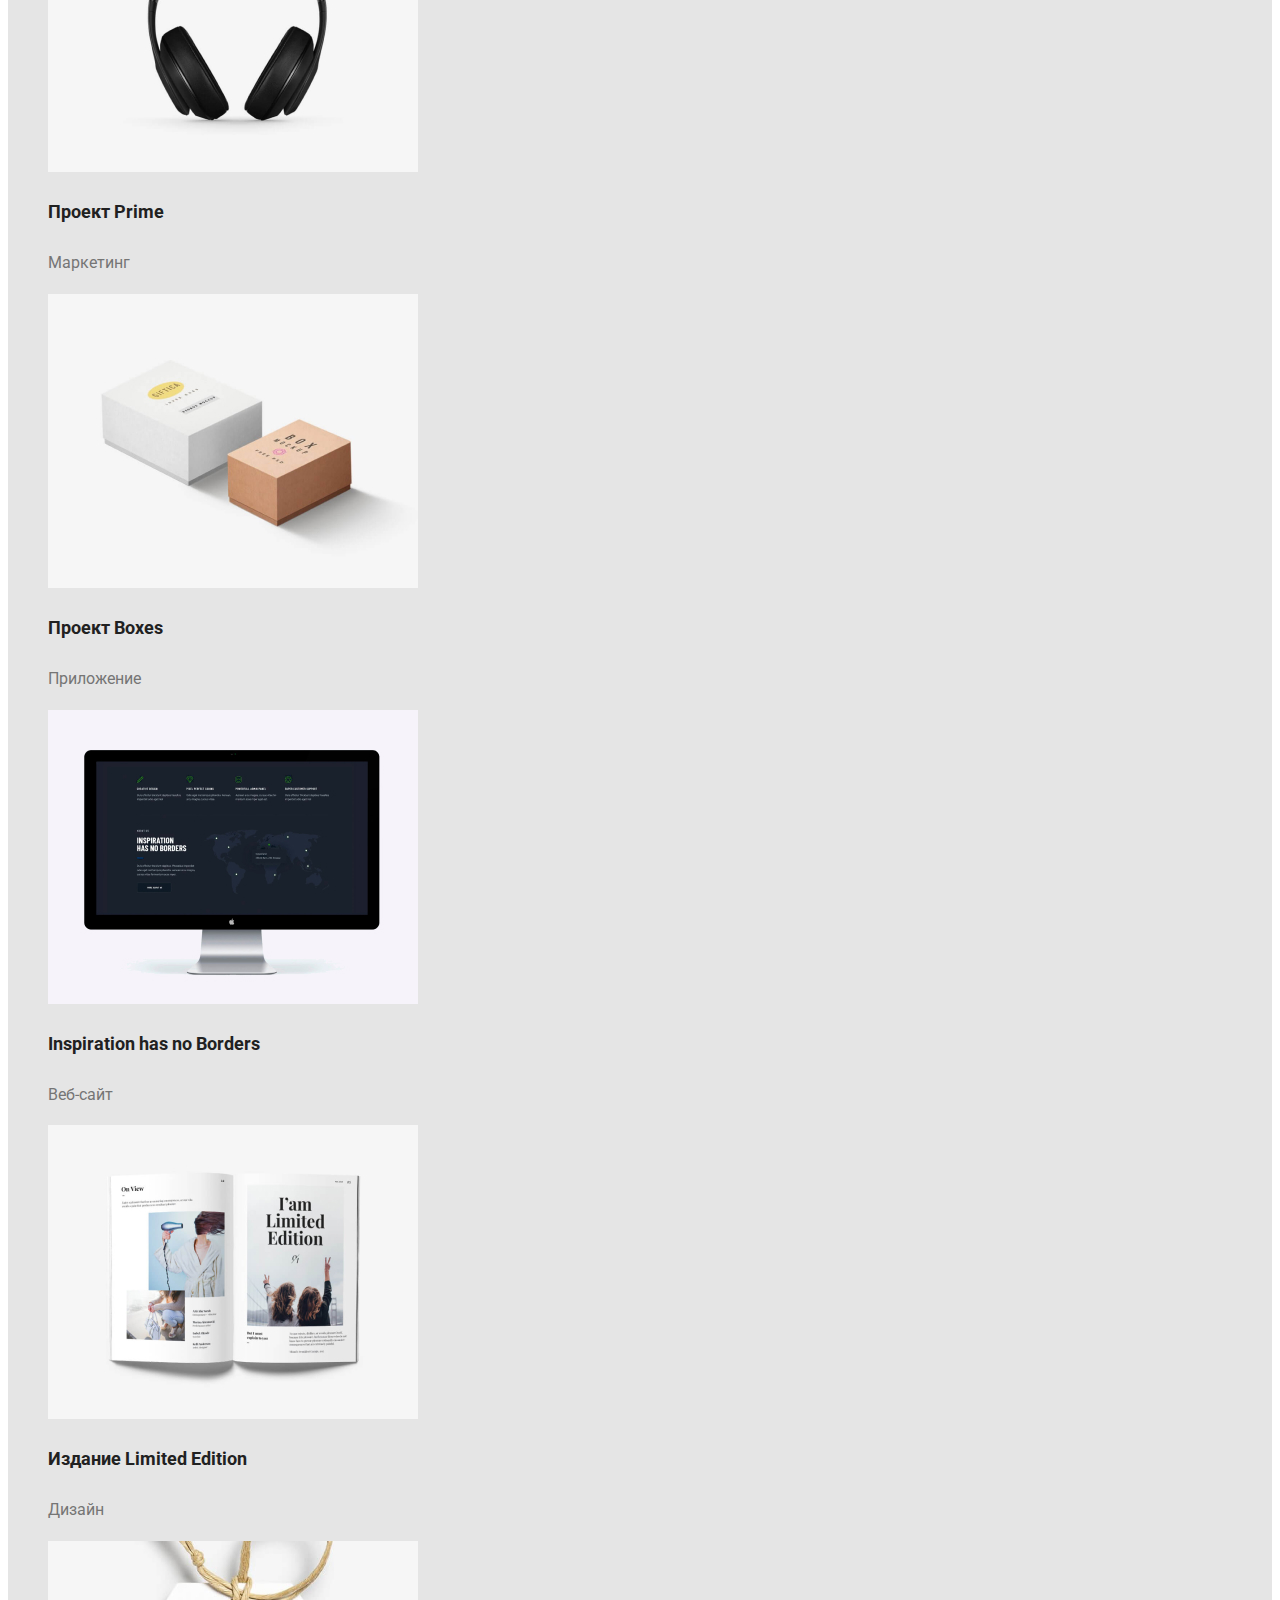
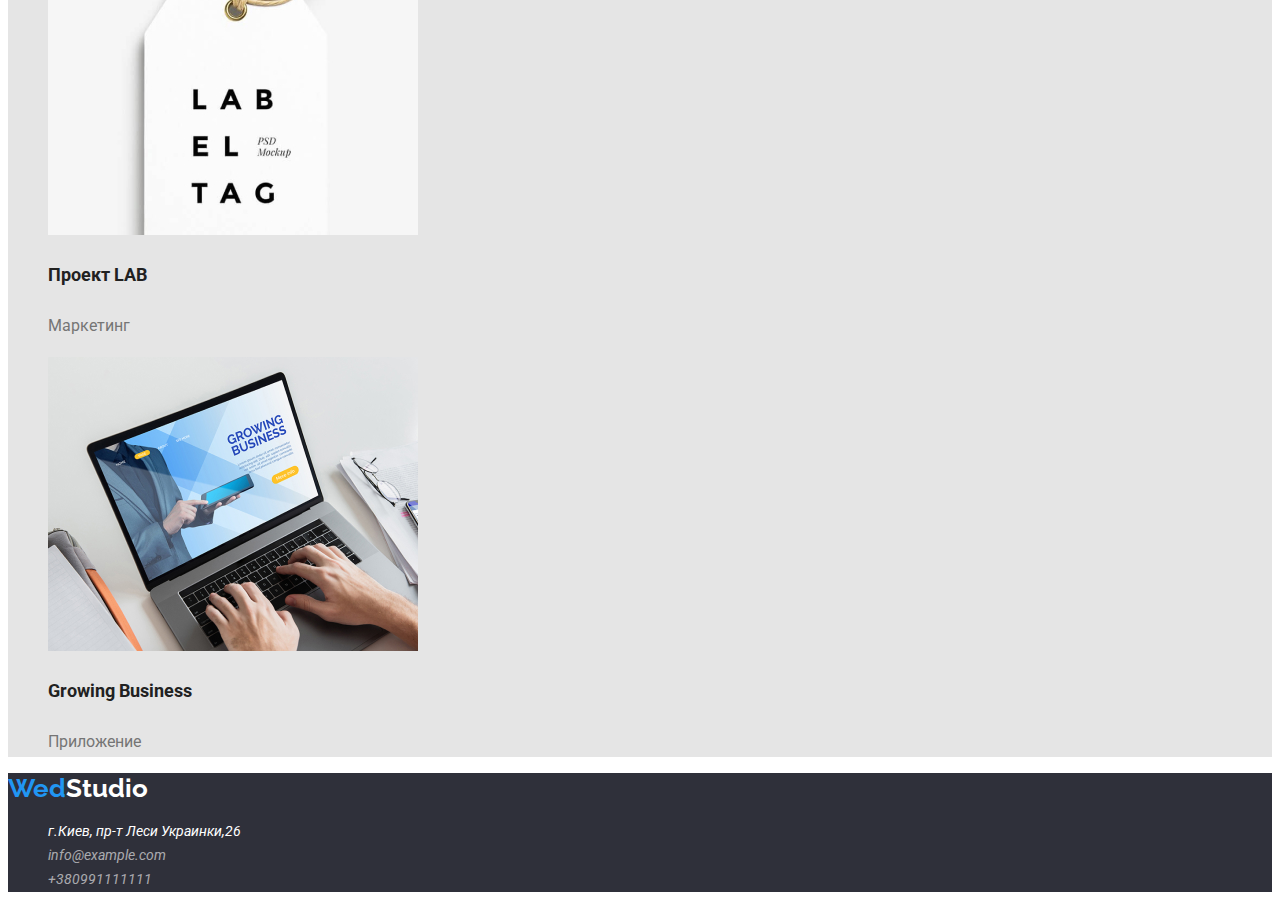
==== commit a4d707d5: "hw3" ====
--- a/portfolio.html
+++ b/portfolio.html
@@ -1,136 +1,94 @@
 <!DOCTYPE html>
-<html lang="ru">
-
+<html lang="en">
 <head>
     <meta charset="UTF-8">
     <meta http-equiv="X-UA-Compatible" content="IE=edge">
     <meta name="viewport" content="width=device-width, initial-scale=1.0">
-    <title>Портфолио</title>
+    <title>Document</title>
     <link rel="preconnect" href="https://fonts.googleapis.com">
     <link rel="preconnect" href="https://fonts.gstatic.com" crossorigin>
-    <link rel="preconnect" href="https://fonts.googleapis.com">
-    <link rel="preconnect" href="https://fonts.gstatic.com" crossorigin>
-    <link
-        href="https://fonts.googleapis.com/css2?family=Raleway:wght@700&family=Roboto:wght@400;500;700;900&display=swap"
+    <link href="https://fonts.googleapis.com/css2?family=Raleway:wght@700&family=Roboto:wght@400;500;700;900&display=swap"
         rel="stylesheet">
-    <link rel="stylesheet" href="https://cdnjs.cloudflare.com/ajax/libs/modern-normalize/1.1.0/modern-normalize.min.css"
-        integrity="sha512-wpPYUAdjBVSE4KJnH1VR1HeZfpl1ub8YT/NKx4PuQ5NmX2tKuGu6U/JRp5y+Y8XG2tV+wKQpNHVUX03MfMFn9Q=="
-        crossorigin="anonymous" referrerpolicy="no-referrer" />
-    <link rel="stylesheet" href="./css/styles.css" />
+    <link rel="stylesheet" href="./css/style.css">
 </head>
+<body>
+    <!-- Шапка сайта -->
+    <header class="header">
+        <nav>
+            <a class="header-text1 link" href=""> Wed<span class="header-text2">Studio</span></a>
+            <ul class="list">
+                <li class="header-item"> <a class="link header-link" href="./index.html"> Студио </a></li>
+                <li class="header-item"> <a class="link header-link" href="/portfolio.html"> Портфолио </a></li>
+                <li class="header-item"> <a  href="" class="link header-link"> Контакты </a></li>
+            </ul>
+        </nav>
+        <ul class="list">
+            <li class="header-item"> <a class="header-email link " href="mailto:info@devstudio.com">info@devstudio.com</a></li>
+            <li class="header-item"> <a class="header-tel link " href="tel:+380961111111"> +380961111111 </a></li>
+        </ul>
+    </header>
 
-<body>
-    <header class="header">
-        <div class="container header-flex">
-            <nav class="header-navigation">
-                <a href="index.html" class="header-logo link"> Web<span class="header-studio">Studio</span> </a>
-                <ul class="header-list list">
-                    <li class="header-item"> <a href="index.html" class="header-link link"> Студия</a></li>
-                    <li class="header-item"> <a href="portfolio.html" class="header-link link"> Портфолио</a></li>
-                    <li class="header-item"> <a href="" class="header-link link"> Контакты</a></li>
+    <!-- Основна частина -->
+    <main>
+    <ul class="list">
+         <button type="button" class="portfolio-btn">Все </button>
+         <button type="button" class="portfolio-btn" >Веб-сайти </button>
+         <button type="button" class="portfolio-btn">Приложение </button>
+         <button type="button" class="portfolio-btn" >Дизаин </button>
+         <button type="button" class="portfolio-btn" >Маркетинг</button>
+    </ul>
+    </main>
+
+    <section class="menu">
+        <ul class="link menu-link">
+            <li class="link menu-link"> <img src="./image/img.jpg" alt="Технокряк" width="370"></li>
+                <h3 class="menu-title">Технокряк</h3>
+                    <p class="menu-after-title">Веб-сайт</p>
+            <li class="link menu-link"> <img src="./image/img (2).jpg" alt="Постер" width="370"> </li> 
+                <h3 class="menu-title"> Постер New Orlean vs Golden Star </h3> 
+                    <p  class="menu-after-title"> Дизайн </p>
+               
+           
+            <li class="link menu-link"> <img src="./image/img (3).jpg" alt="Ресторан Seafood" width="370"></li>
+                <h3 class="menu-title">Ресторан Seafood</h3>
+                    <p  class="menu-after-title">Приложение</p>
+
+             <li class="link menu-link"> <img src="./image/img (4).jpg" alt="Проект Prime" width="370"></li>
+               <h3 class="menu-title">Проект Prime</h3>
+                    <p  class="menu-after-title">Маркетинг</p>
+
+            <li class="link menu-link"> <img src="./image/img (5).jpg" alt="Проект Boxes" width="370"></li>
+              <h3 class="menu-title">Проект Boxes</h3>
+                    <p  class="menu-after-title">Приложение</p>
+
+            <li class="link menu-link"> <img src="./image/img (6).jpg" alt="Inspiration has no Borders" width="370"></li>
+             <h3 class="menu-title">Inspiration has no Borders</h3>
+                    <p  class="menu-after-title">Веб-сайт</p>
+
+            <li class="link menu-link"> <img src="./image/img (7).jpg" alt="Издание Limited Edition" width="370"></li>
+             <h3 class="menu-title">Издание Limited Edition</h3>
+                    <p  class="menu-after-title">Дизайн</p>
+
+            <li class="link menu-link"> <img src="./image/img (8).jpg" alt="Проект LAB" width="370"></li>
+              <h3 class="menu-title">Проект LAB</h3>
+                    <p  class="menu-after-title">Маркетинг</p>
+
+            <li class="link menu-link"> <img src="./image/img (9.jpg" alt="Growing Business" width="370"></li>
+            <h3 class="menu-title">Growing Business</h3>
+                    <p  class="menu-after-title">Приложение</p>
                 </ul>
-            </nav>
-            <ul class="auth-nav list">
-                <li class="header-item"> <a href="mailto:info@devstudio.com" class="header-mail link">info@devstudio.com
-                    </a></li>
-                <li class="header-item"> <a href="tel:+380961111111" class="header-tel link">+38 096 111 11 11</a></li>
+    </section>
+         
+    <footer class="contacts">
+        <a class="contacts-text link" href=""> Wed<span class="contacts-text2">Studio</span></a>
+        <address class="address">
+            <ul class="list contacts-list">
+                <li class="contacts-item"> <a class="link contacts-address" href="">г.Киев, пр-т Леси Украинки,26</a></li>
+                <li class="contacts-item"> <a class="link contacts-link" href="mailto:info@example.com">info@example.com</a>
+                </li>
+                <li class="contacts-item"> <a class="link contacts-link" href="tel:+380991111111">+380991111111</a></li>
             </ul>
-        </div>
-    </header>
-    <main>
-        <section class="section portfolio">
-            <div class="container">
-                <ul class="portfolio-list list">
-                    <li class="portfolio-item"> <button type="button" class="portfolio-button">Все </button></li>
-                    <li class="portfolio-item"> <button type="button" class="portfolio-button">Веб-сайты </button> </li>
-                    <li class="portfolio-item"><button type="button" class="portfolio-button">Приложения </button> </li>
-                    <li class="portfolio-item"><button type="button" class="portfolio-button">Дизайн </button> </li>
-                    <li class="portfolio-item"> <button type="button" class="portfolio-button"> Маркетинг</button></li>
-                </ul>
-                <ul class="projects-list list">
-                    <li class="projects-item">
-                        <img src="./image/img1.jpg" alt="Картинка сайта" width="370" height="294">
-                        <div class="card">
-                            <h3 class="projects-title"> Технокряк</h3>
-                            <p class="projects-text"> Веб-сайт</p>
-                        </div>
-                    </li>
-                    <li class="projects-item">
-                        <img src="./image/img (2).jpg" alt="Постер New Orlean" width="370" height="294">
-                        <div class="card">
-                            <h3 class="projects-title"> Постер New Orlean vs Golden Star</h3>
-                            <p class="projects-text"> Дизайн </p>
-                        </div>
-                    </li>
-                    <li class="projects-item">
-                        <img src="./image/img (3).jpg" alt="Логотип ресторана" width="370" height="294">
-                        <div class="card">
-                            <h3 class="projects-title"> Ресторан Seafood</h3>
-                            <p class="projects-text"> Приложение </p>
-                        </div>
-                    </li>
-                    <li class="projects-item">
-                        <img src="./image/img (4).jpg" alt="Картинка наушников" width="370" height="294">
-                        <div class="card">
-                            <h3 class="projects-title"> Проект Prime</h3>
-                            <p class="projects-text"> Маркетинг </p>
-                        </div>
-                    </li>
-                    <li class="projects-item">
-                        <img src="./image/img (5).jpg" alt="Картинка коробки" width="370" height="294">
-                        <div class="card">
-                            <h3 class="projects-title"> Проект Boxes</h3>
-                            <p class="projects-text"> Приложение </p>
-                        </div>
-                    </li>
-                    <li class="projects-item">
-                        <img src="./image/img (6).jpg" alt="Картинка компа" width="370" height="294">
-                        <div class="card">
-                            <h3 class="projects-title"> Inspiration has no Borders</h3>
-                            <p class="projects-text"> Веб-сайт</p>
-                        </div>
-                    </li>
-                    <li class="projects-item">
-                        <img src="./image/img (7).jpg" alt="Картинка книги" width="370" height="294">
-                        <div class="card">
-                            <h3 class="projects-title"> Издание Limited Edition</h3>
-                            <p class="projects-text"> Дизайн</p>
-                        </div>
-                    </li>
-                    <li class="projects-item">
-                        <img src="./image/img (8).jpg" alt="Картинка логотипа" width="370" height="294">
-                        <div class="card">
-                            <h3 class="projects-title"> Проект LAB</h3>
-                            <p class="projects-text"> Маркетинг</p>
-                        </div>
-                    </li>
-                    <li class="projects-item">
-                        <img src="./image/img (9.jpg" alt="Картинка сайта" width="370" height="294">
-                        <div class="card">
-                            <h3 class="projects-title"> Growing Business</h3>
-                            <p class="projects-text"> Приложение</p>
-                        </div>
-                    </li>
-                </ul>
-            </div>
-        </section>
-    </main>
-    <footer class="footer">
-        <div class="container">
-            <a href="index.html" class="footer-logo link"> Web<span class="footer-studio">Studio</span> </a>
-            <address class="address">
-                <ul class="address-list list">
-                    <li class="address-item"> <a href="" class="address-link link"> г. Киев, пр-т Леси Украинки, 26 </a>
-                    </li>
-                    <li class="address-item"> <a href="mailto:info@devstudio.com"
-                            class="address-mail-link link">info@devstudio.com</a></li>
-                    <li class="address-item"> <a href="tel:+380961111111" class="address-tel-link link">+38 096 111 11
-                            11</a>
-                    </li>
-                </ul>
-            </address>
-        </div>
+        </address>
     </footer>
 </body>
-
 </html>--- a/css/style.css
+++ b/css/style.css
@@ -0,0 +1,243 @@
+:root {
+    --main-title-color: #ffffff;
+    --second-title-color: #212121;
+    --third-title-color: #757575;
+    --main-text-color: #757575;
+    --second-text-color: color: rgba(255, 255, 255, 0.6);
+    --third-text-color: #212121;
+    --accent-color: #2196F3;
+    --main-btn-color:#FFFFFF;
+    --second-btn-color: #212121;
+    --header-text-color:  #212121;
+}
+
+body {
+    font-family: Roboto; 
+    color: #E5E5E5;
+}
+
+.list {
+list-style: none;
+}
+
+.link {
+    text-decoration: none;
+}
+/*/////////// HEADER//////////// */
+.header {
+    background: #FFFFFF;
+}
+
+.header-text1 {
+    font-family: Raleway;
+    font-weight: 700;
+    font-size: 26px;
+    line-height: 1.19;
+    color: var(--accent-color);
+}
+.header-text2{
+    font-family: Raleway;
+    font-weight: 700;
+    font-size: 26px;
+    line-height: 1.19;
+    color: var(--second-title-color);
+}
+.header-link {
+    font-weight: 500;
+    font-size: 14px;
+    line-height: 1.14;
+    letter-spacing: 0.02em;
+    color: var(--second-title-color);  
+}
+
+.header-link:hover,
+.header-link:focus {
+    color: var(--accent-color);
+}
+.header-email:hover{
+    color: var(--accent-color);
+}
+.header-tel:hover{
+  color: var(--accent-color);
+}
+.header-email, .header-tel {
+    font-weight: 500;
+    font-size: 14px;
+    line-height: 1.14;
+    letter-spacing: 0.02em;
+    color: var(--main-text-color);
+} 
+/* /////////////////////   HERO   /////////// */
+ .hero {
+    background-color: #2F303A;
+ }
+ .hero-list {
+    font-weight: 900;
+    font-size: 44px;
+    line-height: 1.36;
+    color: var(--main-title-color);
+ }
+ .hero-btn {
+    cursor: pointer;
+     font-family: inherit;
+     font-weight: 500;
+     font-size: 16px;
+     line-height: 1.88;
+     text-align: center;
+     letter-spacing: 0.06em;
+     color: white;
+     background: #2196f3;
+     box-shadow: 0px 4px 4px rgba(0, 0, 0, 0.15);
+    border-radius: 4px;
+ }
+ .hero-btn:hover,
+ .hero-btn:focus {
+    font-weight: 500;
+    font-size: 16px;
+    line-height: 1.88;
+    text-align: center;
+    letter-spacing: 0.06em;
+    color: #ffffff;
+    background: #188ce8;
+    box-shadow: 0px 3px 1px rgba(0, 0, 0, 0.1), 0px 1px 2px rgba(0, 0, 0, 0.08),
+    0px 2px 2px rgba(0, 0, 0, 0.12);
+    border-radius: 4px;
+ }
+
+/* ------------------FEATURES---------- */
+
+.features {
+    background: white;
+}
+
+.features-title {
+    font-weight: 700;
+    font-size: 14px;
+    line-height: 1.14;
+    color: var(--second-title-color);
+}
+
+.features-after-title {
+    font-weight: 400;
+    font-size: 14px;
+    line-height: 1.71;
+    color: var(--third-title-color);
+}
+
+/* /////////////What-we-do///////// */
+
+.What-we-do-title {
+    text-transform: none;
+    font-weight: 700;
+    font-size: 36px;
+    line-height: 1.17;
+    color: var(--second-title-color);
+}
+
+
+/* ///////////////OUR TEAM///////// */
+
+.team {
+    background: #F5F4FA;
+}
+
+.team-title {
+    font-weight: 700;
+    font-size: 36px;
+    line-height: 1.17; 
+   color:var(--second-title-color);
+}
+.team-name {
+    font-weight: 500;
+    font-size: 16px;
+    line-height: 1.19;
+    color: var(--second-title-color);
+}
+.team-work-position {
+    font-weight: 400;
+    font-size: 16px;
+    line-height: 1.19;
+    color: var(--third-title-color);
+}
+
+/* ////////// Addresses//////////*/
+.contacts {
+    background: #2F303A;
+}
+.contacts-text {
+    font-family: Raleway;
+    font-weight: 700;
+    font-size: 26px;
+    line-height: 1.19;
+    color: var(--accent-color);
+}
+.contacts-text2 {
+    font-family: Raleway;
+    font-weight: 700;
+    font-size: 26px;
+    line-height: 1.19;
+    color: var(--main-title-color);
+}
+
+.contacts-address {
+    font-weight: 400;
+    font-size: 14px;
+    line-height: 1.71;
+    color: var(--main-title-color);
+}
+.contacts-link {
+    font-weight: 400;
+    font-size: 14px;
+    line-height: 1.71;
+    color: rgba(255, 255, 255, 0.6);
+}
+
+.contacts-link:hover,
+.contacts-link:focus {
+color: var(--accent-color);
+}
+
+
+
+/* ----------------PORTFOLIO----- */
+.portfolio-btn {
+     cursor: pointer;
+     font-family: inherit;
+     font-weight: 500;
+     font-size: 16px;
+     line-height: 1.63;
+     text-align: center;
+     letter-spacing: 0.03em;
+     color: var(--second-title-color);
+     background: #f5f4fa;;
+     border-radius: 4px; 
+}
+
+.portfolio-btn:hover,
+.portfolio-btn:focus {
+  font-weight: 500;
+  font-size: 16px;
+  line-height: 1.63;
+  text-align: center;
+  letter-spacing: 0.03em;
+  color: #ffffff;
+  background: #2196f3;
+  box-shadow: 0px 3px 1px rgba(0, 0, 0, 0.1), 0px 1px 2px rgba(0, 0, 0, 0.08),
+    0px 2px 2px rgba(0, 0, 0, 0.12);
+  border-radius: 4px;
+}
+
+.menu {
+    background: #E5E5E5;
+}
+.menu-title {
+    font-weight: 700;
+    font-size: 18px;
+    line-height: 2;
+    color: var(--second-title-color);
+}.menu-after-title {
+    font-weight: 400;
+    font-size: 16px;
+    line-height: 1.87;
+    color: var(--third-title-color);
+}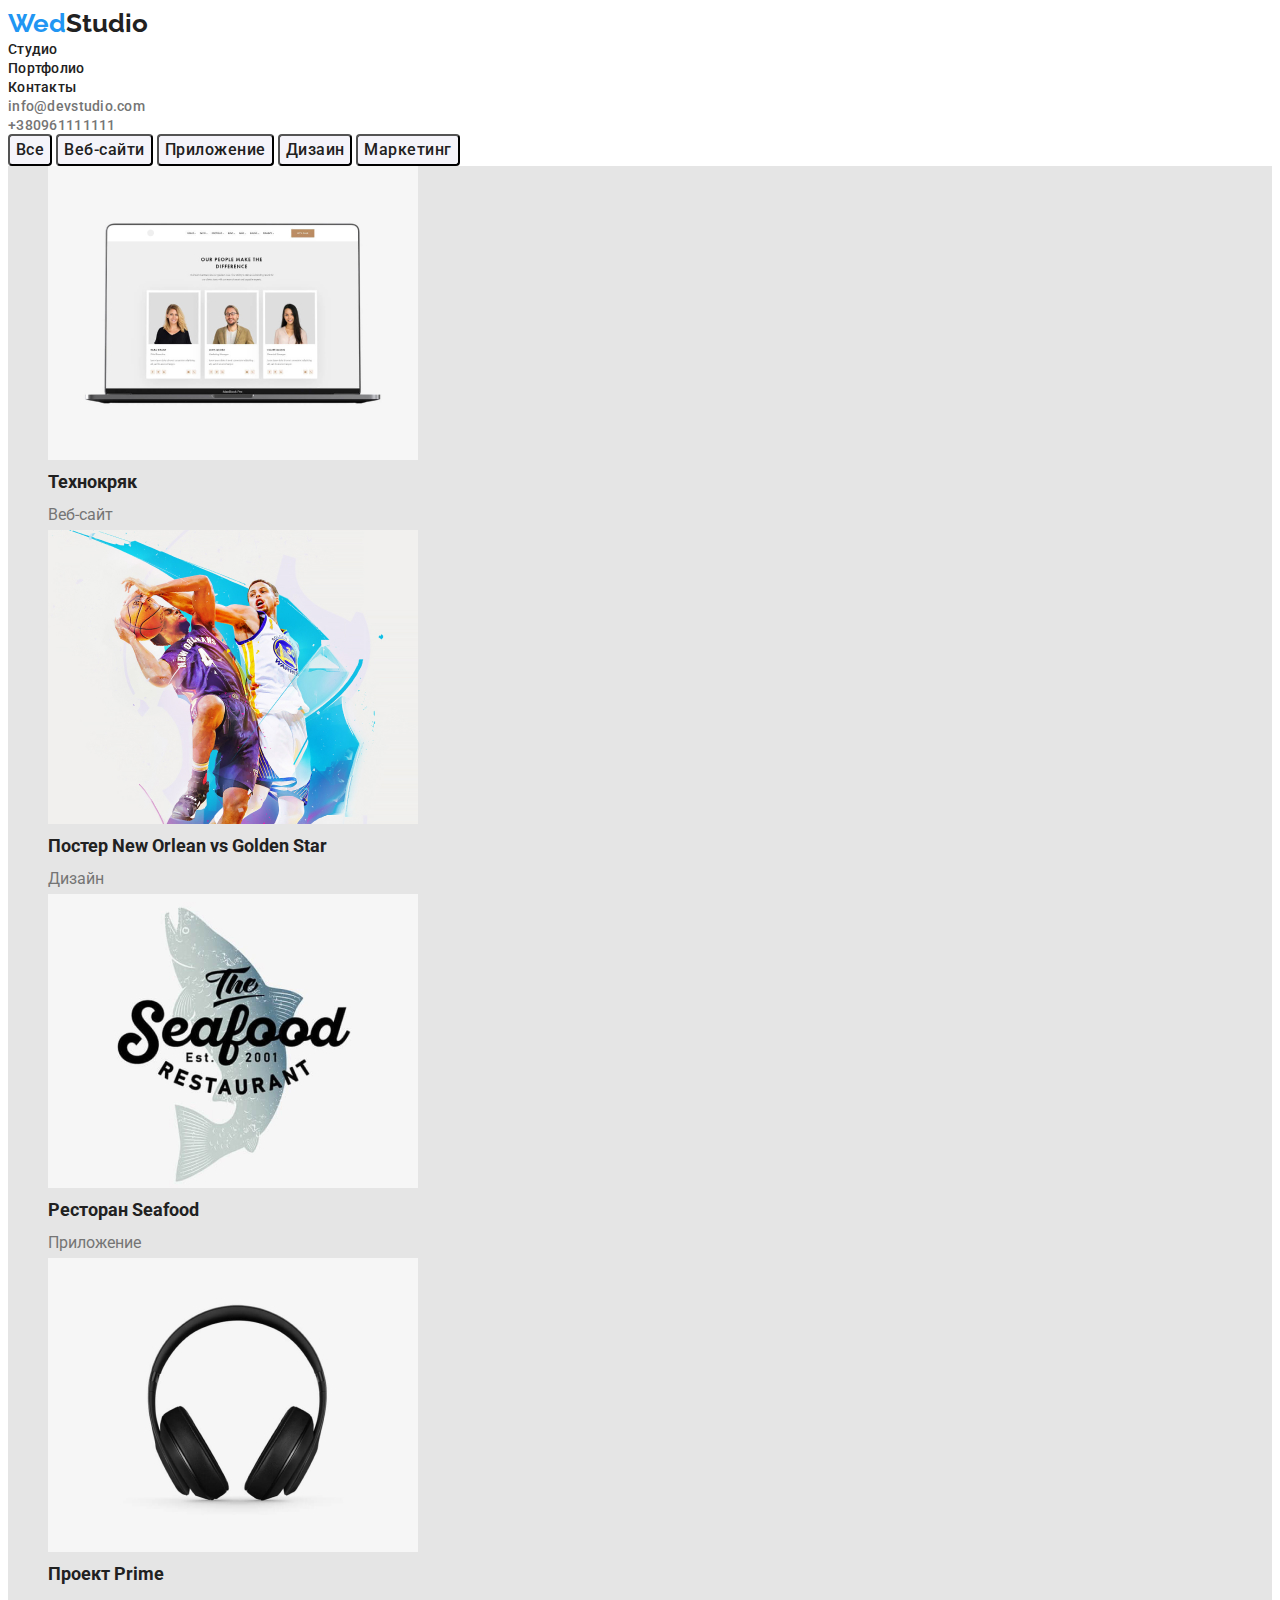
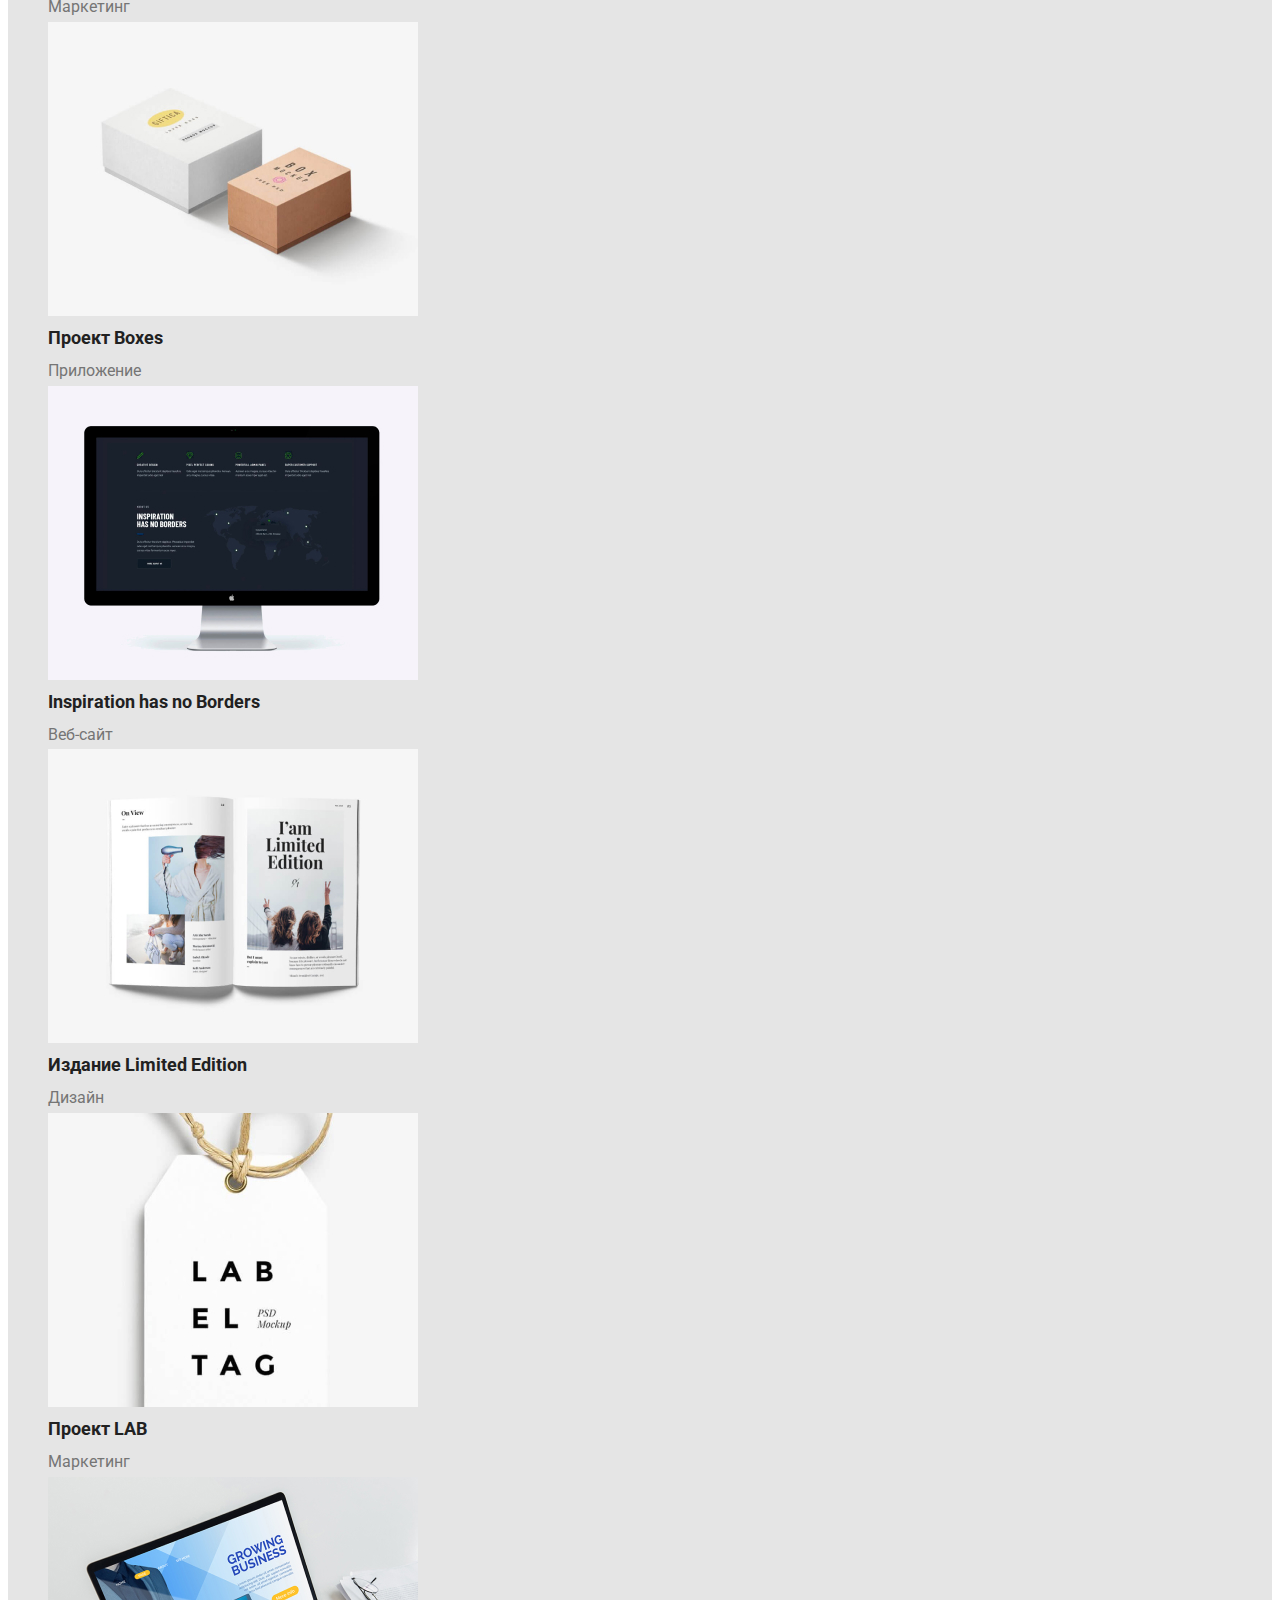
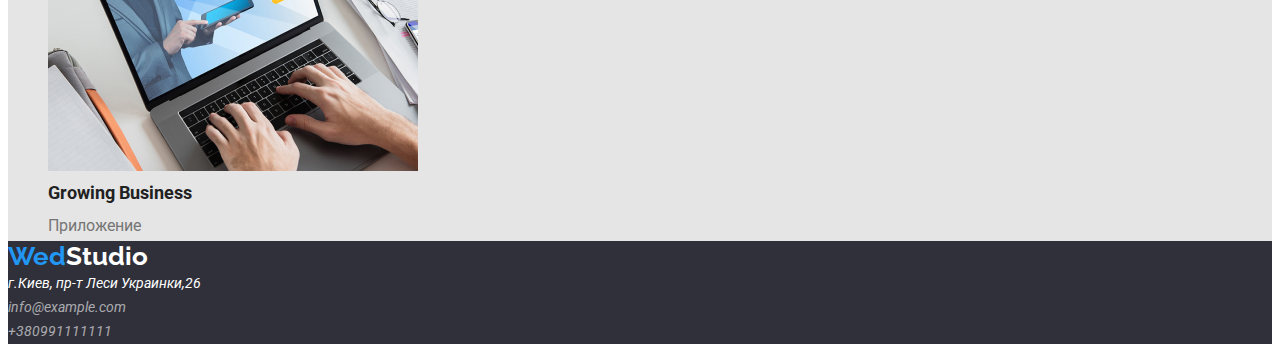
==== commit 274dad8d: "hw" ====
--- a/portfolio.html
+++ b/portfolio.html
@@ -9,6 +9,10 @@
     <link rel="preconnect" href="https://fonts.gstatic.com" crossorigin>
     <link href="https://fonts.googleapis.com/css2?family=Raleway:wght@700&family=Roboto:wght@400;500;700;900&display=swap"
         rel="stylesheet">
+<link rel="stylesheet" href="https://cdnjs.cloudflare.com/ajax/libs/modern-normalize/1.1.0/modern-normalize.min.css"
+    integrity="sha512-wpPYUAdjBVSE4KJnH1VR1HeZfpl1ub8YT/NKx4PuQ5NmX2tKuGu6U/JRp5y+Y8XG2tV+wKQpNHVUX03MfMFn9Q=="
+    crossorigin="anonymous" referrerpolicy="no-referrer" />
+
     <link rel="stylesheet" href="./css/style.css">
 </head>
 <body>
--- a/css/style.css
+++ b/css/style.css
@@ -16,12 +16,37 @@
     color: #E5E5E5;
 }
 
+.container {
+     width: 1200px;
+     margin-left: auto;
+     margin-right: auto;
+     padding-left: 15px;
+      padding-right: 15px;
+}
+h1, h2, h3, p, ul{
+    margin: 0;
+}
+
 .list {
 list-style: none;
+padding: 0cm;
 }
 
 .link {
     text-decoration: none;
+}
+
+.visually-hidden {
+ position: absolute;
+  white-space: nowrap;
+  width: 1px;
+  height: 1px;
+  overflow: hidden;
+  border: 0;
+  padding: 0;
+  clip: rect(0 0 0 0);
+  clip-path: inset(50%);
+  margin: -1px;
 }
 /*/////////// HEADER//////////// */
 .header {
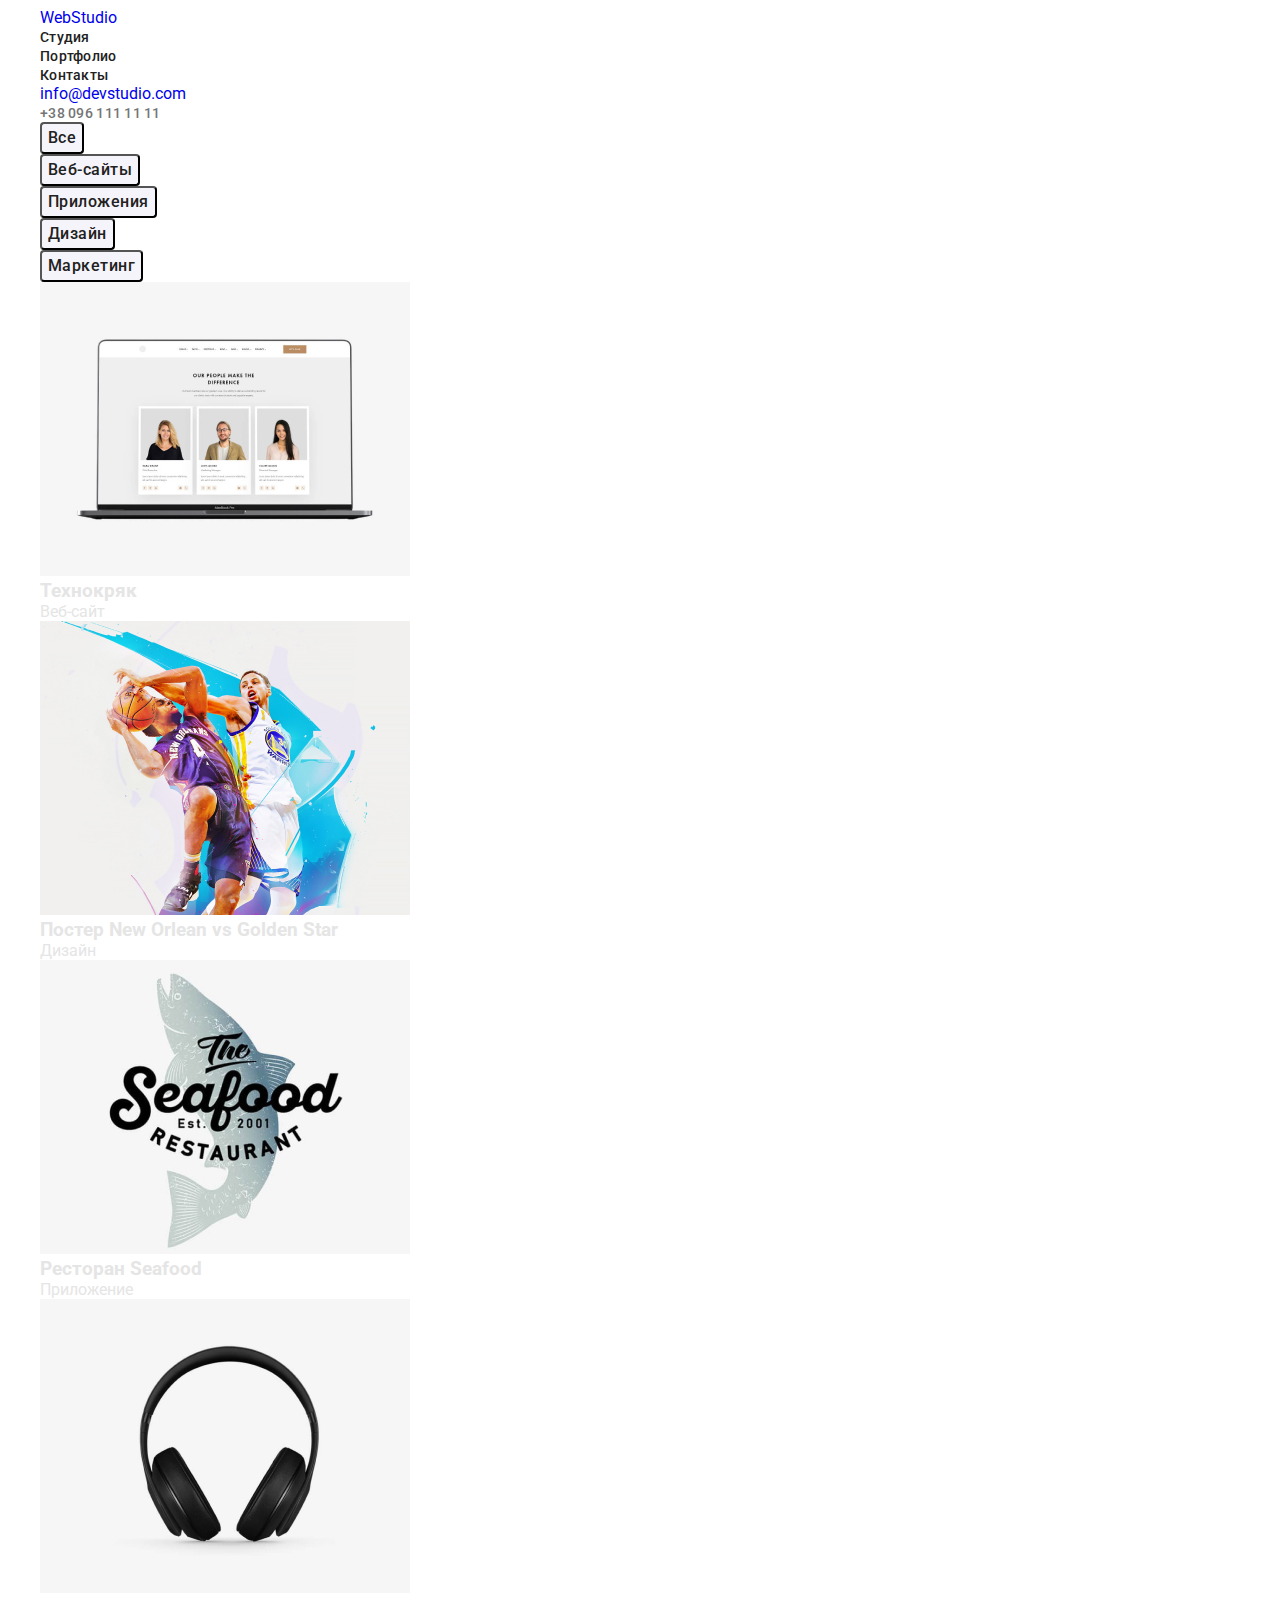
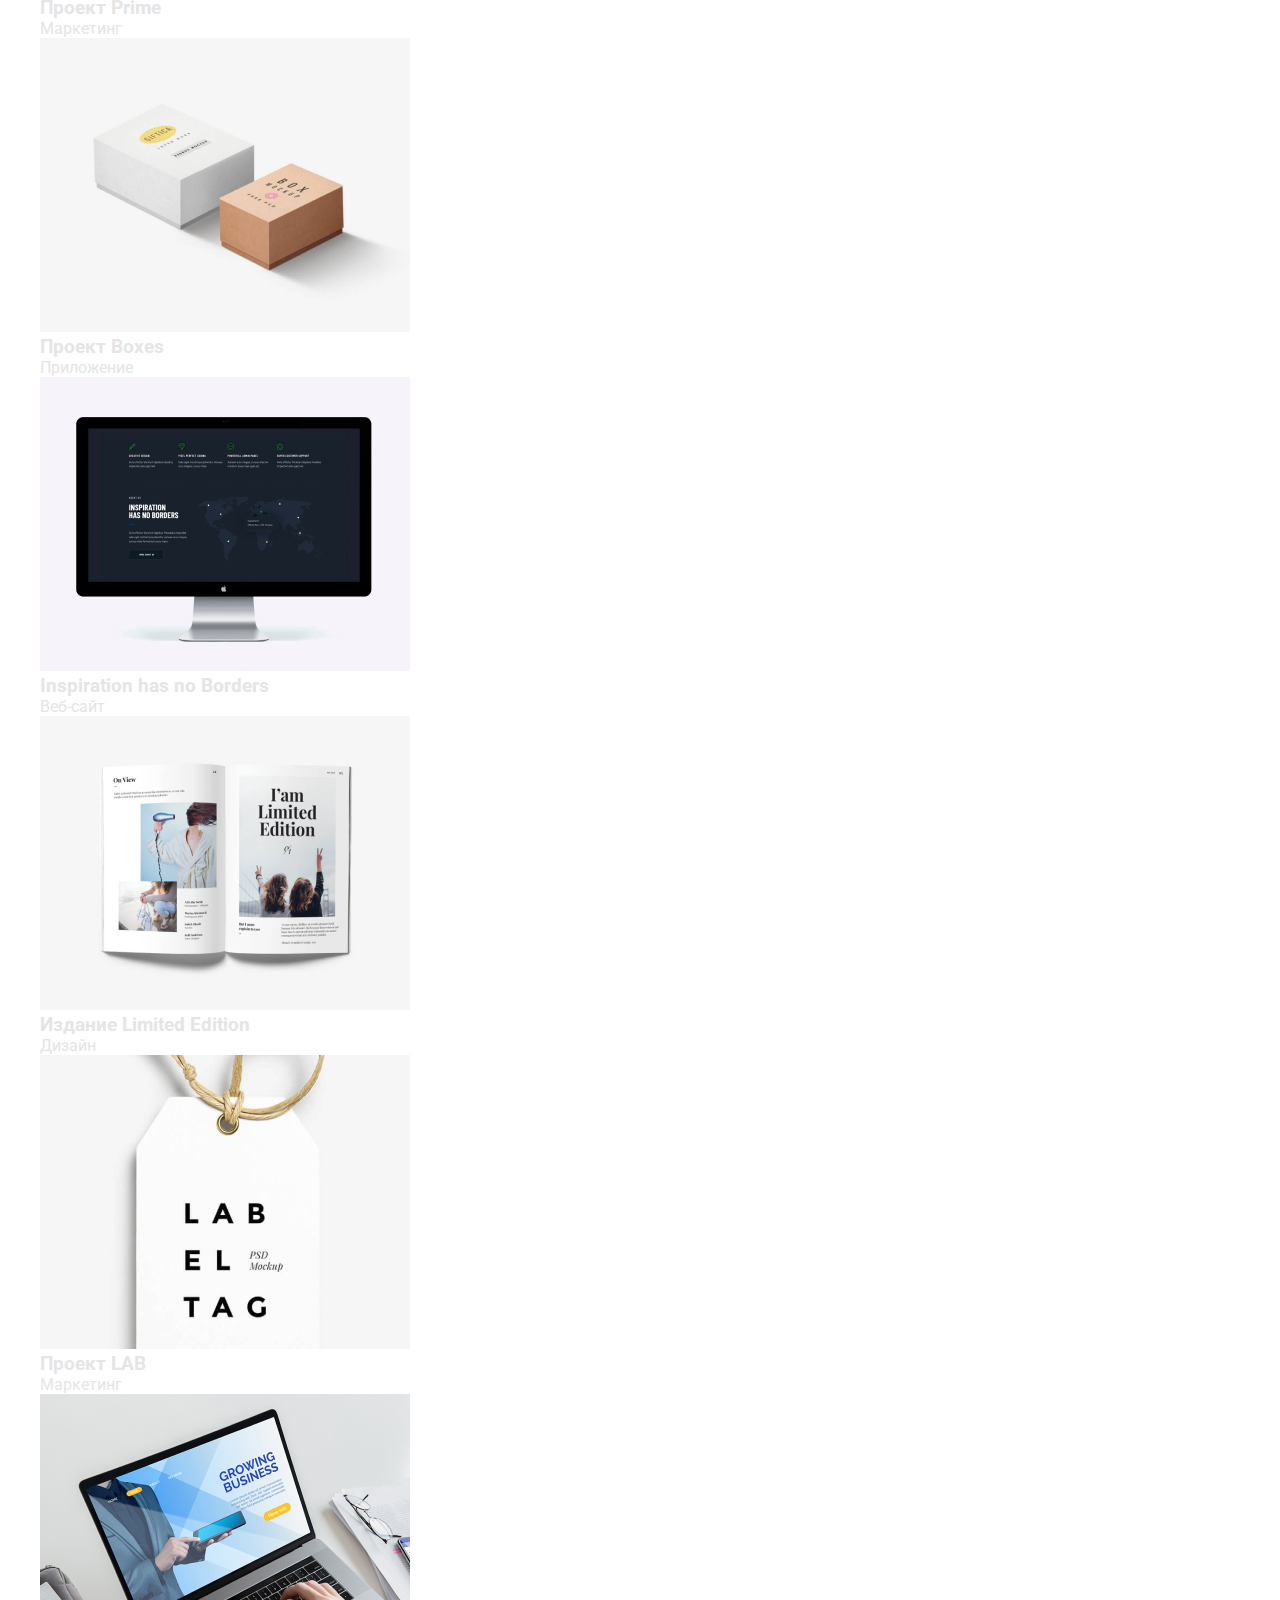
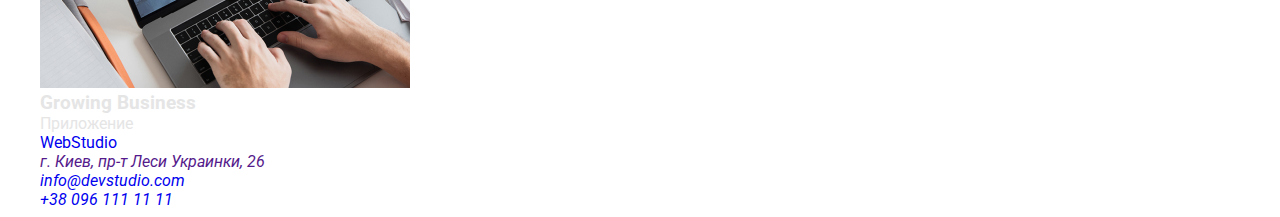
==== commit 4fdb0046: "hw3" ====
--- a/portfolio.html
+++ b/portfolio.html
@@ -17,82 +17,113 @@
 </head>
 <body>
     <!-- Шапка сайта -->
-    <header class="header">
-        <nav>
-            <a class="header-text1 link" href=""> Wed<span class="header-text2">Studio</span></a>
-            <ul class="list">
-                <li class="header-item"> <a class="link header-link" href="./index.html"> Студио </a></li>
-                <li class="header-item"> <a class="link header-link" href="/portfolio.html"> Портфолио </a></li>
-                <li class="header-item"> <a  href="" class="link header-link"> Контакты </a></li>
+<header class="header">
+    <div class="container header-flex">
+        <nav class="header-navigation">
+            <a href="index.html" class="header-logo link"> Web<span class="header-studio">Studio</span> </a>
+            <ul class="header-list list">
+                <li class="header-item"> <a href="index.html" class="header-link link"> Студия</a></li>
+                <li class="header-item"> <a href="portfolio.html" class="header-link link"> Портфолио</a></li>
+                <li class="header-item"> <a href="" class="header-link link"> Контакты</a></li>
             </ul>
         </nav>
-        <ul class="list">
-            <li class="header-item"> <a class="header-email link " href="mailto:info@devstudio.com">info@devstudio.com</a></li>
-            <li class="header-item"> <a class="header-tel link " href="tel:+380961111111"> +380961111111 </a></li>
+        <ul class="auth-nav list">
+            <li class="header-item"> <a href="mailto:info@devstudio.com" class="header-mail link">info@devstudio.com
+                </a></li>
+            <li class="header-item"> <a href="tel:+380961111111" class="header-tel link">+38 096 111 11 11</a></li>
         </ul>
-    </header>
+    </div>
+</header>
 
     <!-- Основна частина -->
     <main>
-    <ul class="list">
-         <button type="button" class="portfolio-btn">Все </button>
-         <button type="button" class="portfolio-btn" >Веб-сайти </button>
-         <button type="button" class="portfolio-btn">Приложение </button>
-         <button type="button" class="portfolio-btn" >Дизаин </button>
-         <button type="button" class="portfolio-btn" >Маркетинг</button>
-    </ul>
-    </main>
+        <section class="section portfolio">
+            <div class="container">
+                <ul class="portfolio-list list">
+                    <li class="portfolio-item"> <button type="button" class="portfolio-btn">Все </button></li>
+                    <li class="portfolio-item"> <button type="button" class="portfolio-btn">Веб-сайты </button> </li>
+                    <li class="portfolio-item"><button type="button" class="portfolio-btn">Приложения </button> </li>
+                    <li class="portfolio-item"><button type="button" class="portfolio-btn">Дизайн </button> </li>
+                    <li class="portfolio-item"> <button type="button" class="portfolio-btn"> Маркетинг</button></li>
+                </ul>
+    
+        <ul class="list projects-list">
+            <li class="link projects-item"> 
+                <img src="./image/img.jpg" alt="Технокряк" width="370"></li>
+                <div class="card">
+                <h3 class="projects-title">Технокряк</h3>
+                    <p class="projects-after-title">Веб-сайт</p> </div>
 
-    <section class="menu">
-        <ul class="link menu-link">
-            <li class="link menu-link"> <img src="./image/img.jpg" alt="Технокряк" width="370"></li>
-                <h3 class="menu-title">Технокряк</h3>
-                    <p class="menu-after-title">Веб-сайт</p>
-            <li class="link menu-link"> <img src="./image/img (2).jpg" alt="Постер" width="370"> </li> 
-                <h3 class="menu-title"> Постер New Orlean vs Golden Star </h3> 
-                    <p  class="menu-after-title"> Дизайн </p>
+            <li class="link projects-item"> 
+                <img src="./image/img (2).jpg" alt="Постер" width="370"> </li> 
+                <div class="card">
+                <h3 class="projects-title"> Постер New Orlean vs Golden Star </h3> 
+                    <p  class="projects-after-title"> Дизайн </p> </div>
                
            
-            <li class="link menu-link"> <img src="./image/img (3).jpg" alt="Ресторан Seafood" width="370"></li>
-                <h3 class="menu-title">Ресторан Seafood</h3>
-                    <p  class="menu-after-title">Приложение</p>
+            <li class="link projects-item"> 
+                <img src="./image/img (3).jpg" alt="Ресторан Seafood" width="370"></li>
+                <div class="card">
+                <h3 class="projects-title">Ресторан Seafood</h3>
+                    <p  class="projects-after-title">Приложение</p> </div>
 
-             <li class="link menu-link"> <img src="./image/img (4).jpg" alt="Проект Prime" width="370"></li>
-               <h3 class="menu-title">Проект Prime</h3>
-                    <p  class="menu-after-title">Маркетинг</p>
+             <li class="link projects-item"> 
+                 <img src="./image/img (4).jpg" alt="Проект Prime" width="370"></li>
+                <div class="card">
+               <h3 class="projects-title">Проект Prime</h3>
+                    <p  class="projects-after-title">Маркетинг</p> </div>
 
-            <li class="link menu-link"> <img src="./image/img (5).jpg" alt="Проект Boxes" width="370"></li>
-              <h3 class="menu-title">Проект Boxes</h3>
-                    <p  class="menu-after-title">Приложение</p>
+            <li class="link projects-item"> 
+                <img src="./image/img (5).jpg" alt="Проект Boxes" width="370"></li>
+                <div class="card">
+              <h3 class="projects-title">Проект Boxes</h3>
+                    <p  class="projects-after-title">Приложение</p> </div>
 
-            <li class="link menu-link"> <img src="./image/img (6).jpg" alt="Inspiration has no Borders" width="370"></li>
-             <h3 class="menu-title">Inspiration has no Borders</h3>
-                    <p  class="menu-after-title">Веб-сайт</p>
+            <li class="link projects-item"> 
+                <img src="./image/img (6).jpg" alt="Inspiration has no Borders" width="370"></li>
+                <div class="card">
+             <h3 class="projects-title">Inspiration has no Borders</h3>
+                    <p  class="projects-after-title">Веб-сайт</p> </div>
 
-            <li class="link menu-link"> <img src="./image/img (7).jpg" alt="Издание Limited Edition" width="370"></li>
-             <h3 class="menu-title">Издание Limited Edition</h3>
-                    <p  class="menu-after-title">Дизайн</p>
+            <li class="link projects-item"> 
+                <img src="./image/img (7).jpg" alt="Издание Limited Edition" width="370"></li>
+                <div class="card">
+             <h3 class="projects-title">Издание Limited Edition</h3>
+                    <p  class="projects-after-title">Дизайн</p> </div>
 
-            <li class="link menu-link"> <img src="./image/img (8).jpg" alt="Проект LAB" width="370"></li>
-              <h3 class="menu-title">Проект LAB</h3>
-                    <p  class="menu-after-title">Маркетинг</p>
+            <li class="link projects-item"> 
+                <img src="./image/img (8).jpg" alt="Проект LAB" width="370"></li>
+                <div class="card">
+              <h3 class="projects-title">Проект LAB</h3>
+                    <p  class="projects-after-title">Маркетинг</p> </div>
 
-            <li class="link menu-link"> <img src="./image/img (9.jpg" alt="Growing Business" width="370"></li>
-            <h3 class="menu-title">Growing Business</h3>
-                    <p  class="menu-after-title">Приложение</p>
+            <li class="link projects-item"> 
+                <img src="./image/img (9.jpg" alt="Growing Business" width="370"></li>
+                <div class="card">
+            <h3 class="projects-title">Growing Business</h3>
+                    <p  class="projects-after-title">Приложение</p></div>
                 </ul>
-    </section>
+          </div>
+      </section>
+  </main>
+  
          
-    <footer class="contacts">
-        <a class="contacts-text link" href=""> Wed<span class="contacts-text2">Studio</span></a>
-        <address class="address">
-            <ul class="list contacts-list">
-                <li class="contacts-item"> <a class="link contacts-address" href="">г.Киев, пр-т Леси Украинки,26</a></li>
-                <li class="contacts-item"> <a class="link contacts-link" href="mailto:info@example.com">info@example.com</a>
-                </li>
-                <li class="contacts-item"> <a class="link contacts-link" href="tel:+380991111111">+380991111111</a></li>
-            </ul>
-        </address>
+    <!-- Футер-->
+    <footer class="footer">
+        <div class="container">
+            <a href="index.html" class="footer-logo link"> Web<span class="footer-studio">Studio</span> </a>
+            <address class="address">
+                <ul class="address-list list">
+                    <li class="address-item"> <a href="" class="address-link link"> г. Киев, пр-т Леси Украинки, 26 </a>
+                    </li>
+                    <li class="address-item"> <a href="mailto:info@devstudio.com"
+                            class="address-mail-link link">info@devstudio.com</a></li>
+                    <li class="address-item"> <a href="tel:+380961111111" class="address-tel-link link">+38 096 111 11
+                            11</a></li>
+                </ul>
+            </address>
+        </div>
+    
     </footer>
 </body>
 </html>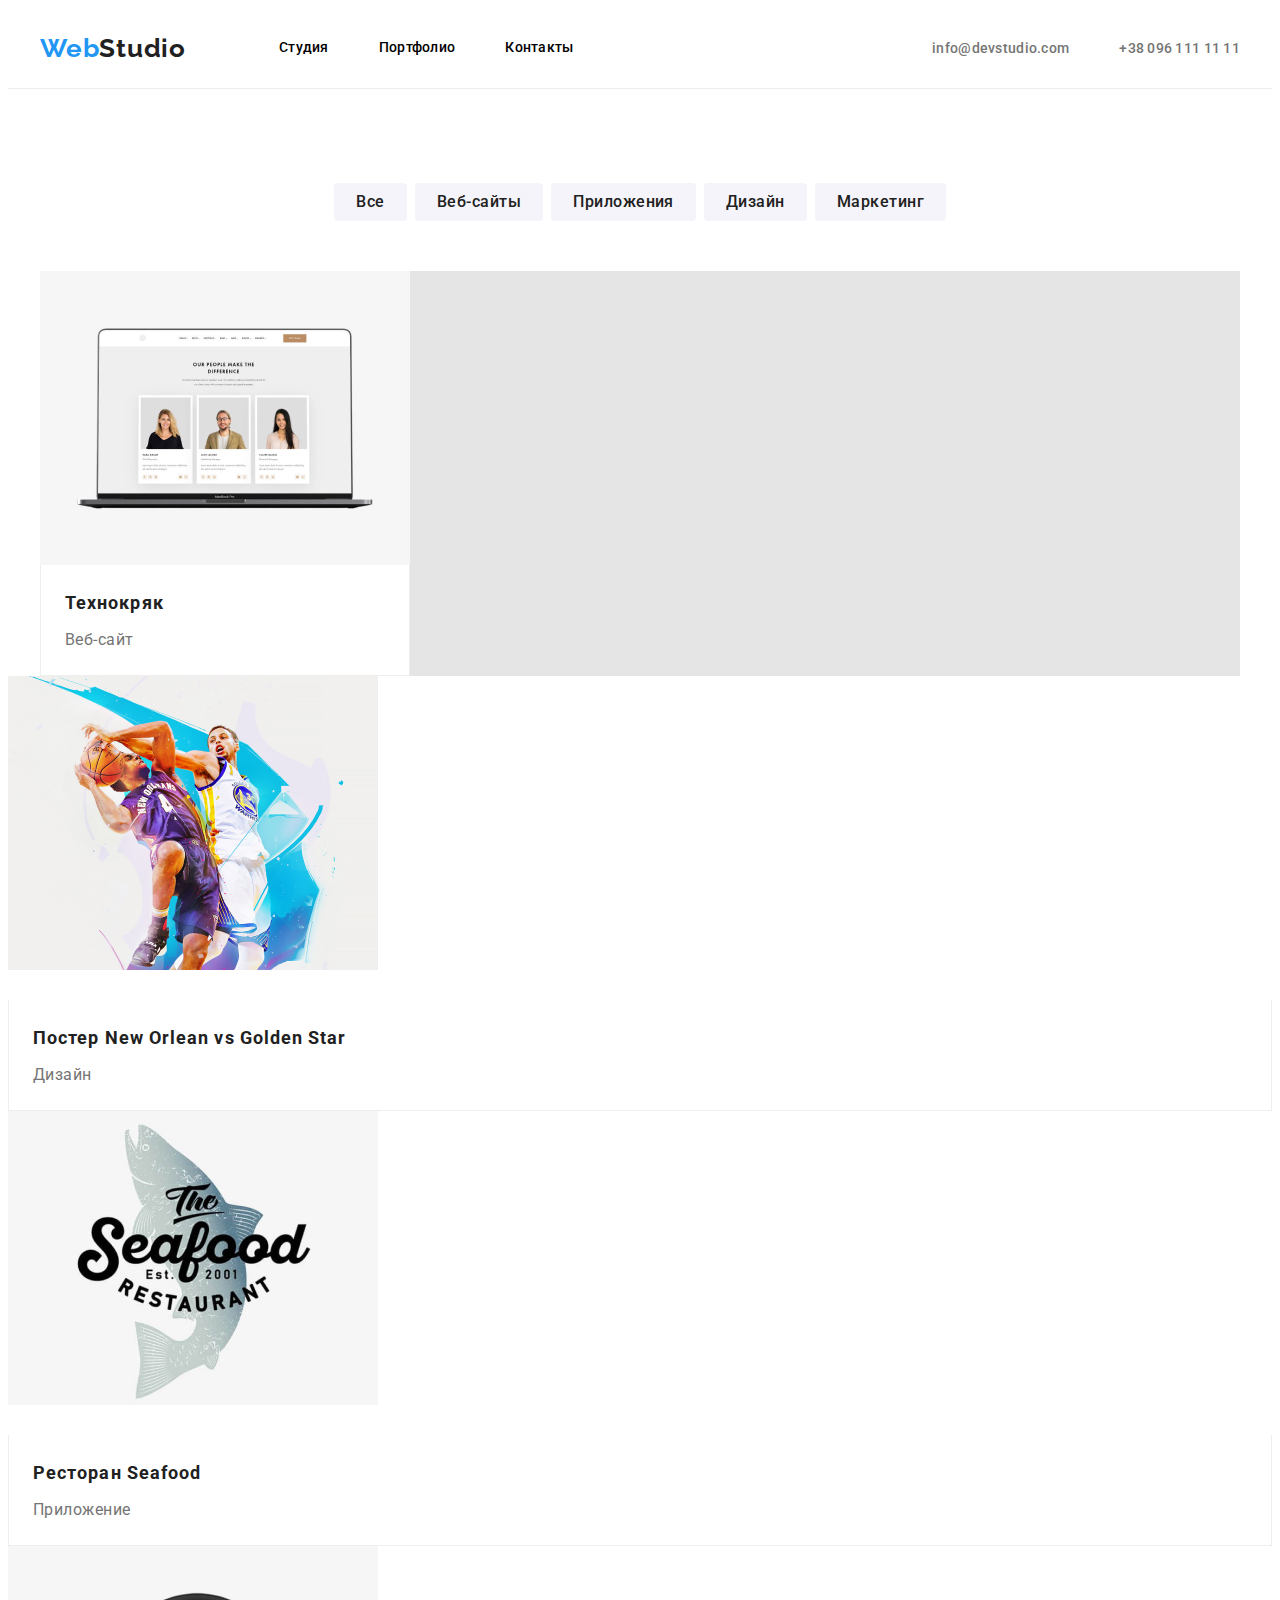
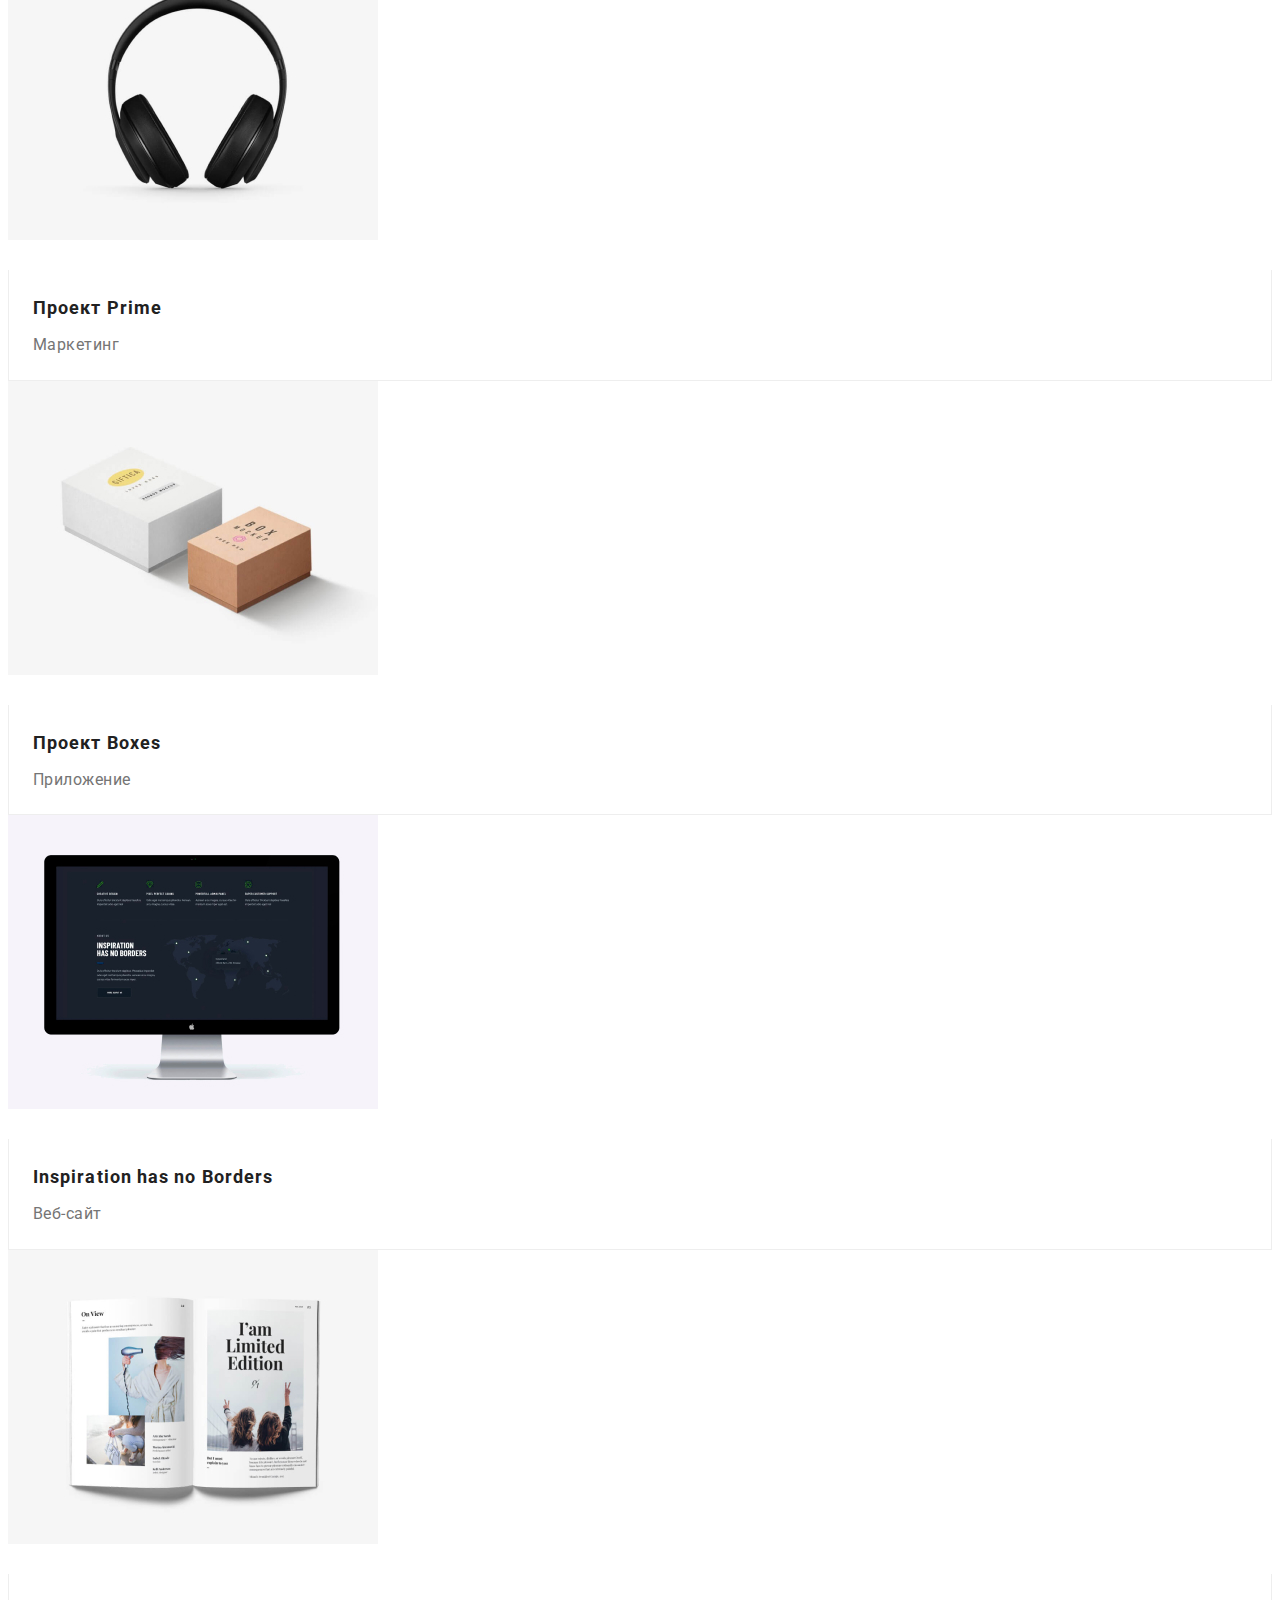
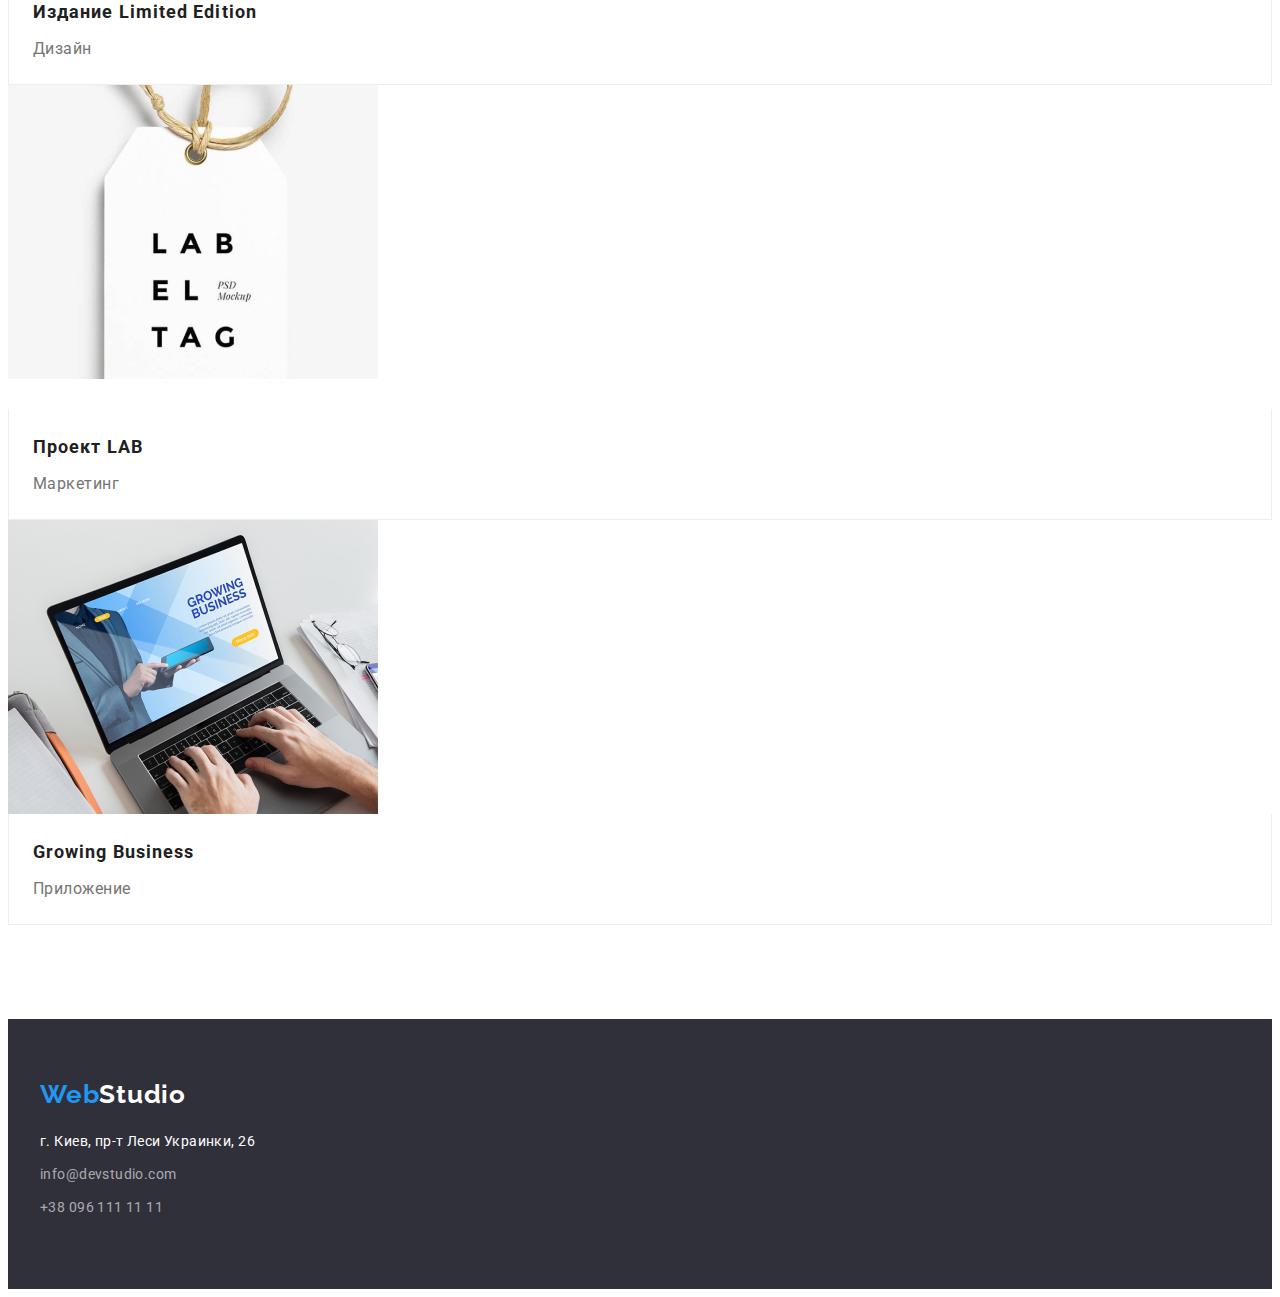
==== commit 81351019: "hw3" ====
--- a/portfolio.html
+++ b/portfolio.html
@@ -49,10 +49,10 @@
     
         <ul class="list projects-list">
             <li class="link projects-item"> 
-                <img src="./image/img.jpg" alt="Технокряк" width="370"></li>
+                <img src="./image/img.jpg" alt="Технокряк" width="370">
                 <div class="card">
                 <h3 class="projects-title">Технокряк</h3>
-                    <p class="projects-after-title">Веб-сайт</p> </div>
+                    <p class="projects-after-title">Веб-сайт</p> </li> </div>
 
             <li class="link projects-item"> 
                 <img src="./image/img (2).jpg" alt="Постер" width="370"> </li> 
--- a/css/style.css
+++ b/css/style.css
@@ -48,44 +48,84 @@
   clip-path: inset(50%);
   margin: -1px;
 }
+
+img {
+  display: block;
+  max-width: 100%;
+  height: auto;
+}
+
+
 /*/////////// HEADER//////////// */
 .header {
     background: #FFFFFF;
-}
-
-.header-text1 {
-    font-family: Raleway;
-    font-weight: 700;
-    font-size: 26px;
-    line-height: 1.19;
-    color: var(--accent-color);
-}
-.header-text2{
-    font-family: Raleway;
-    font-weight: 700;
-    font-size: 26px;
-    line-height: 1.19;
-    color: var(--second-title-color);
+    border-bottom: 1px solid #ececec;
+}
+.header-flex {
+     display: flex;
+     align-items: center;
+    justify-content: center;
+}  
+.header-list {
+     display: flex;
+     margin-left: 93px;
+}
+.header-navigation{
+    display: flex;
+    align-items: center;
+}
+.header-list .header-item + .header-item {
+  margin-left: 50px;
+}
+
+.auth-nav {
+  display: flex;
+  margin-left: auto;
+}
+.auth-nav .header-item + .header-item {
+  margin-left: 50px;
+}
+
+.header-logo {
+  font-family: Raleway;
+  font-weight: bold;
+  font-size: 26px;
+  line-height: 1.19;
+  letter-spacing: 0.03em;
+  color: var(--accent-color);
+}
+.header-studio {
+  font-family: Raleway;
+  font-weight: bold;
+  font-size: 26px;
+  line-height: 1.19;
+  letter-spacing: 0.03em;
+  color: var(--second-title-color);
 }
 .header-link {
-    font-weight: 500;
-    font-size: 14px;
-    line-height: 1.14;
-    letter-spacing: 0.02em;
-    color: var(--second-title-color);  
+     display: block;
+     padding-top: 32px;
+     padding-bottom: 32px;
+     font-weight: 500;
+     font-size: 14px;
+     line-height: 1.14;
+     letter-spacing: 0.02em;
+     color: black;  
 }
 
 .header-link:hover,
 .header-link:focus {
     color: var(--accent-color);
 }
-.header-email:hover{
+.header-mail:hover,
+.header-mail:focus{
     color: var(--accent-color);
 }
-.header-tel:hover{
+.header-tel:hover,
+.header-tel:focus{
   color: var(--accent-color);
 }
-.header-email, .header-tel {
+.header-mail, .header-tel {
     font-weight: 500;
     font-size: 14px;
     line-height: 1.14;
@@ -94,16 +134,27 @@
 } 
 /* /////////////////////   HERO   /////////// */
  .hero {
+     padding-top: 200px;
+     padding-bottom: 200px;
     background-color: #2F303A;
  }
- .hero-list {
+ .hero-content {
+     text-align: center;
+ }
+ .hero-title {
+     margin-top: 0;
+     margin-bottom: 30px;
     font-weight: 900;
     font-size: 44px;
     line-height: 1.36;
     color: var(--main-title-color);
  }
+
  .hero-btn {
-    cursor: pointer;
+      border: none;
+     height: 50px;
+     min-width: 200px;
+     cursor: pointer;
      font-family: inherit;
      font-weight: 500;
      font-size: 16px;
@@ -113,7 +164,7 @@
      color: white;
      background: #2196f3;
      box-shadow: 0px 4px 4px rgba(0, 0, 0, 0.15);
-    border-radius: 4px;
+     border-radius: 4px;
  }
  .hero-btn:hover,
  .hero-btn:focus {
@@ -129,34 +180,53 @@
     border-radius: 4px;
  }
 
-/* ------------------FEATURES---------- */
-
-.features {
+/* ------------------benefits---------- */
+
+.benefits {
+    padding-top: 94px;
+    padding-bottom: 47px;
     background: white;
 }
-
-.features-title {
+.benefits-list{
+    display: flex;
+}
+.benefits-item-title {
+    width: 270px;
+    margin-bottom: 10px;
     font-weight: 700;
     font-size: 14px;
     line-height: 1.14;
     color: var(--second-title-color);
 }
 
-.features-after-title {
+.benefits-text {
     font-weight: 400;
     font-size: 14px;
     line-height: 1.71;
     color: var(--third-title-color);
 }
-
-/* /////////////What-we-do///////// */
-
-.What-we-do-title {
+.benefits-item + .benefits-item {
+  margin-left: 30px;
+}
+
+/* /////////////products///////// */
+.products{
+    padding-top: 47px;
+    padding-bottom: 94px;
+}
+.products-title {
     text-transform: none;
     font-weight: 700;
     font-size: 36px;
     line-height: 1.17;
     color: var(--second-title-color);
+    margin-bottom: 50px;
+}
+.products-list {
+  display: flex;
+}
+.products-list .products-item + .products-item {
+  margin-left: 30px;
 }
 
 
@@ -164,70 +234,133 @@
 
 .team {
     background: #F5F4FA;
+    padding-bottom: 94px;
+    padding-top: 94px;
+}
+.team-list{
+    display: flex;
+}
+.card-team{
+     padding-top: 30px;
+     padding-bottom: 30px;
+}
+.team-list .team-item + .team-item {
+  margin-left: 30px;
+}
+.team-item {
+  background: #ffffff;
+  box-shadow: 0px 1px 3px rgba(0, 0, 0, 0.12), 0px 1px 1px rgba(0, 0, 0, 0.14),
+    0px 2px 1px rgba(0, 0, 0, 0.2);
+  border-radius: 0px 0px 4px 4px;
 }
 
 .team-title {
+    margin-bottom: 50px;
     font-weight: 700;
     font-size: 36px;
     line-height: 1.17; 
+    text-align: center;
+    letter-spacing: 0.03em;
    color:var(--second-title-color);
 }
 .team-name {
+    margin-bottom: 10px;
     font-weight: 500;
     font-size: 16px;
     line-height: 1.19;
+    line-height: 1.19;
+    text-align: center;
+    letter-spacing: 0.03em;
     color: var(--second-title-color);
 }
 .team-work-position {
     font-weight: 400;
     font-size: 16px;
     line-height: 1.19;
+    text-align: center;
+    letter-spacing: 0.03em;
     color: var(--third-title-color);
 }
 
-/* ////////// Addresses//////////*/
-.contacts {
-    background: #2F303A;
-}
-.contacts-text {
-    font-family: Raleway;
-    font-weight: 700;
-    font-size: 26px;
-    line-height: 1.19;
-    color: var(--accent-color);
-}
-.contacts-text2 {
-    font-family: Raleway;
-    font-weight: 700;
-    font-size: 26px;
-    line-height: 1.19;
-    color: var(--main-title-color);
-}
-
-.contacts-address {
-    font-weight: 400;
-    font-size: 14px;
-    line-height: 1.71;
-    color: var(--main-title-color);
-}
-.contacts-link {
-    font-weight: 400;
-    font-size: 14px;
-    line-height: 1.71;
-    color: rgba(255, 255, 255, 0.6);
-}
-
-.contacts-link:hover,
-.contacts-link:focus {
-color: var(--accent-color);
-}
-
+/* ////////// footer//////////*/
+.footer {
+  padding-top: 60px;
+  padding-bottom: 60px;
+  background-color: #2F303A
+}
+.footer-logo {
+  font-family: Raleway;
+  font-weight: bold;
+  font-size: 26px;
+  line-height: 1.19;
+  letter-spacing: 0.03em;
+  color: var(--accent-color);
+}
+.footer-studio {
+  font-family: Raleway;
+  font-weight: bold;
+  font-size: 26px;
+  line-height: 1.19;
+  letter-spacing: 0.03em;
+  color: white;
+}
+.address {
+  margin-top: 20px;
+  font-style: normal;
+}
+.address-item {
+  margin-bottom: 9px;
+}
+.address-link {
+  font-weight: normal;
+  font-size: 14px;
+  line-height: 1.71;
+  letter-spacing: 0.03em;
+  color: #ffffff;
+}
+.address-mail-link {
+  font-weight: normal;
+  font-size: 14px;
+  line-height: 1.71;
+  letter-spacing: 0.03em;
+  color: rgba(255, 255, 255, 0.6);
+}
+.address-tel-link {
+  font-weight: normal;
+  font-size: 14px;
+  line-height: 1.71;
+  letter-spacing: 0.03em;
+  color: rgba(255, 255, 255, 0.6);
+}
+.address-mail-link:hover,
+.address-mail-link:focus,
+.address-tel-link:hover,
+.address-tel-link:focus {
+  color: var(--accent-color);
+}
 
 
 /* ----------------PORTFOLIO----- */
+.portfolio {
+  padding-top: 94px;
+  padding-bottom: 94px;
+}
+.portfolio-list{
+  display: flex;
+  justify-content: center;
+  margin-bottom: 50px;
+}
+.portfolio-list .portfolio-item + .portfolio-item {
+  margin-left: 8px;
+}
 .portfolio-btn {
+     display: inline-block;
      cursor: pointer;
      font-family: inherit;
+     height: 38px;
+     min-width: 73px;
+     padding: 6px 22px;
+      border: 0;
      font-weight: 500;
      font-size: 16px;
      line-height: 1.63;
@@ -252,17 +385,48 @@
   border-radius: 4px;
 }
 
-.menu {
-    background: #E5E5E5;
-}
-.menu-title {
-    font-weight: 700;
+/* projects */
+
+.projects-list {
+     background: #E5E5E5;
+     display: flex;
+     flex-wrap: wrap;
+}
+.projects-item + .projects-item {
+  margin-left: 30px;
+}
+.projects-item:nth-child(3n + 1) {
+  margin-left: 0;
+}
+.projects-item {
+  margin-bottom: 30px;
+  width: 370px;
+  box-sizing: border-box;
+}
+.projects-item:nth-last-child(-n + 3) {
+  margin-bottom: 0;
+}  
+
+.projects-title {
+    margin-bottom: 4px;
+
+    font-weight: bold;
     font-size: 18px;
     line-height: 2;
+    letter-spacing: 0.06em;
     color: var(--second-title-color);
-}.menu-after-title {
-    font-weight: 400;
-    font-size: 16px;
-    line-height: 1.87;
-    color: var(--third-title-color);
+}
+.projects-after-title {
+     font-weight: normal;
+     font-size: 16px;
+     line-height: 1.87;
+     letter-spacing: 0.03em;
+     color: var(--third-title-color);
+}
+
+.card {
+  padding: 20px 24px;
+  background: #ffffff;
+  border: 1px solid #eeeeee;
+  border-top: none;
 }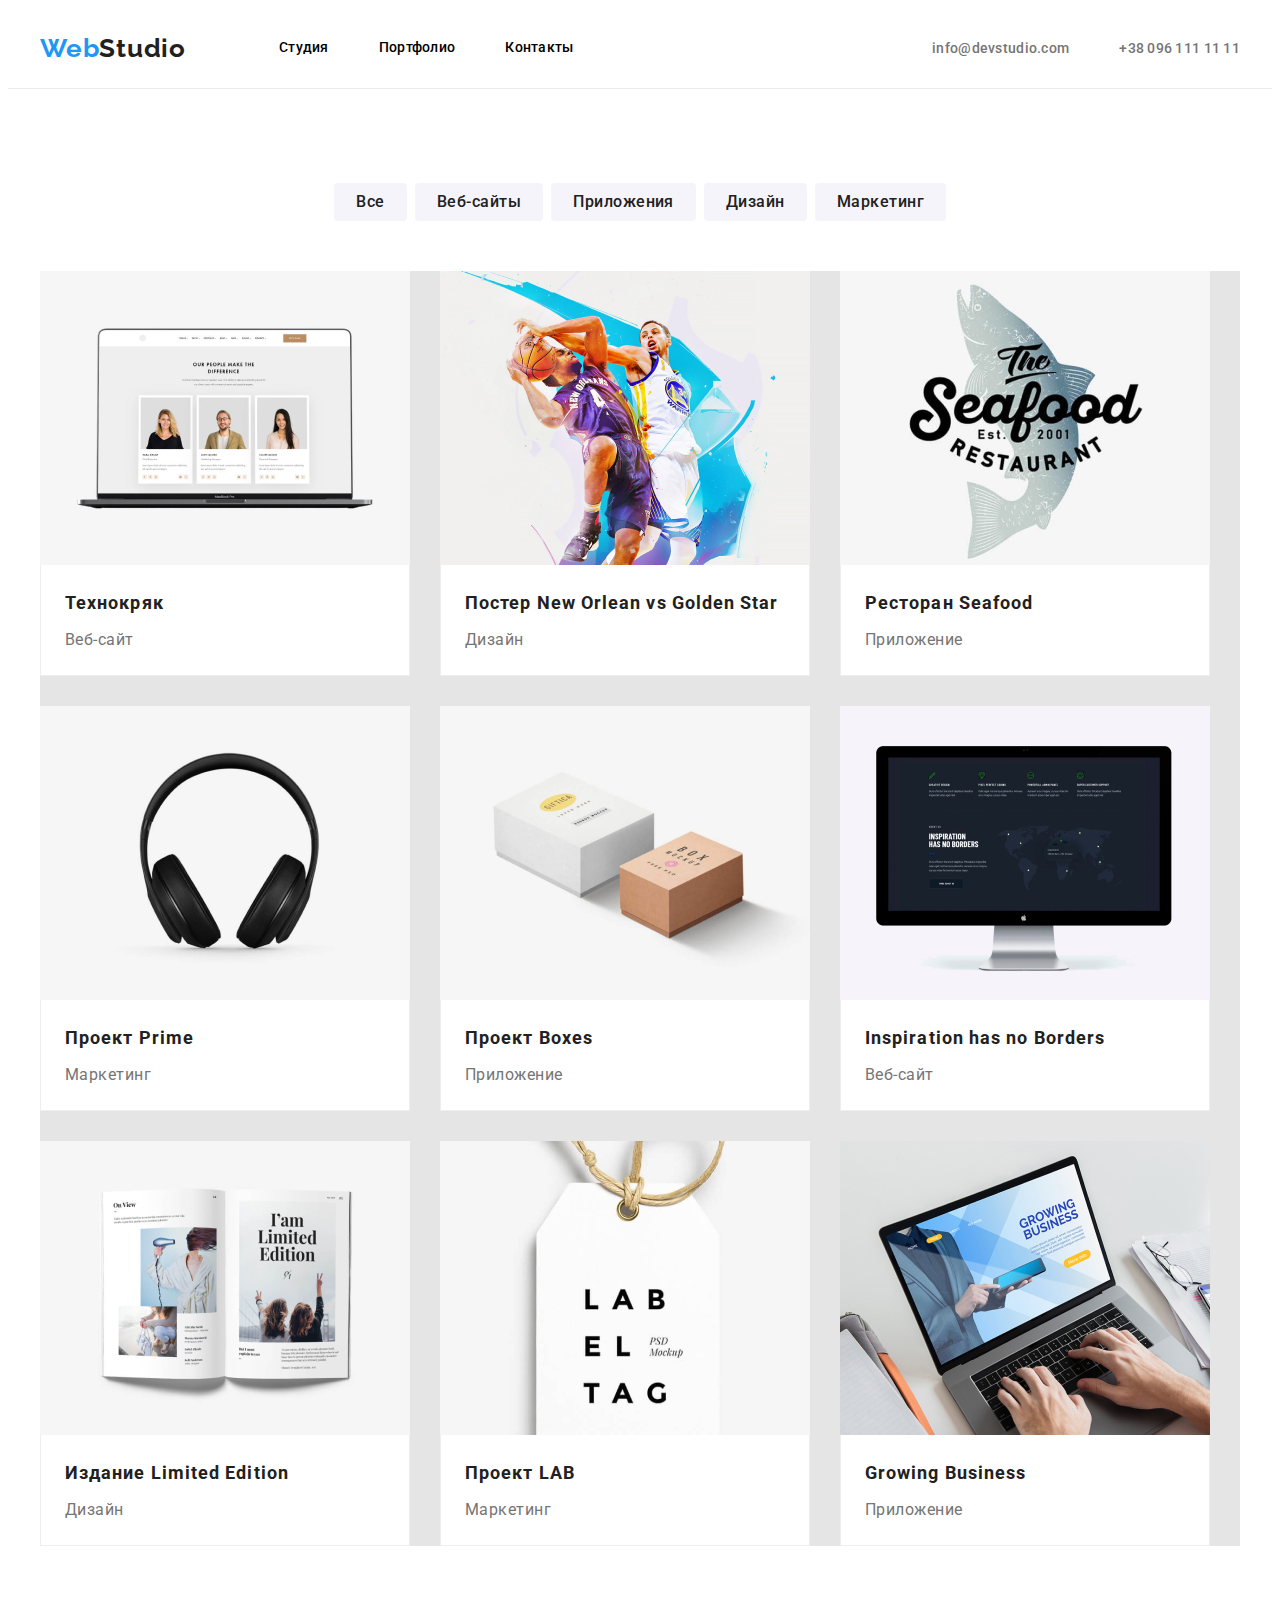
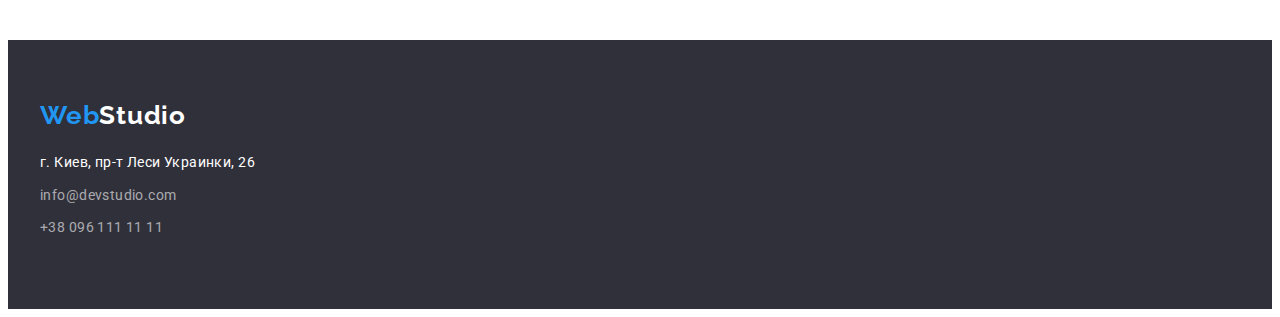
==== commit 9596f099: "hw3" ====
--- a/portfolio.html
+++ b/portfolio.html
@@ -52,56 +52,56 @@
                 <img src="./image/img.jpg" alt="Технокряк" width="370">
                 <div class="card">
                 <h3 class="projects-title">Технокряк</h3>
-                    <p class="projects-after-title">Веб-сайт</p> </li> </div>
+                    <p class="projects-after-title">Веб-сайт</p> </div> </li>
 
             <li class="link projects-item"> 
-                <img src="./image/img (2).jpg" alt="Постер" width="370"> </li> 
+                <img src="./image/img (2).jpg" alt="Постер" width="370">  
                 <div class="card">
                 <h3 class="projects-title"> Постер New Orlean vs Golden Star </h3> 
-                    <p  class="projects-after-title"> Дизайн </p> </div>
+                    <p  class="projects-after-title"> Дизайн </p> </div> </li>
                
            
             <li class="link projects-item"> 
-                <img src="./image/img (3).jpg" alt="Ресторан Seafood" width="370"></li>
+                <img src="./image/img (3).jpg" alt="Ресторан Seafood" width="370">
                 <div class="card">
                 <h3 class="projects-title">Ресторан Seafood</h3>
-                    <p  class="projects-after-title">Приложение</p> </div>
+                    <p  class="projects-after-title">Приложение</p>  </div> </li>
 
              <li class="link projects-item"> 
-                 <img src="./image/img (4).jpg" alt="Проект Prime" width="370"></li>
+                 <img src="./image/img (4).jpg" alt="Проект Prime" width="370">
                 <div class="card">
                <h3 class="projects-title">Проект Prime</h3>
-                    <p  class="projects-after-title">Маркетинг</p> </div>
+                    <p  class="projects-after-title">Маркетинг</p>  </div> </li>
 
             <li class="link projects-item"> 
-                <img src="./image/img (5).jpg" alt="Проект Boxes" width="370"></li>
+                <img src="./image/img (5).jpg" alt="Проект Boxes" width="370">
                 <div class="card">
               <h3 class="projects-title">Проект Boxes</h3>
-                    <p  class="projects-after-title">Приложение</p> </div>
+                    <p  class="projects-after-title">Приложение</p>  </div> </li>
 
             <li class="link projects-item"> 
-                <img src="./image/img (6).jpg" alt="Inspiration has no Borders" width="370"></li>
+                <img src="./image/img (6).jpg" alt="Inspiration has no Borders" width="370">
                 <div class="card">
              <h3 class="projects-title">Inspiration has no Borders</h3>
-                    <p  class="projects-after-title">Веб-сайт</p> </div>
+                    <p  class="projects-after-title">Веб-сайт</p> </div> </li>
 
             <li class="link projects-item"> 
-                <img src="./image/img (7).jpg" alt="Издание Limited Edition" width="370"></li>
+                <img src="./image/img (7).jpg" alt="Издание Limited Edition" width="370">
                 <div class="card">
              <h3 class="projects-title">Издание Limited Edition</h3>
-                    <p  class="projects-after-title">Дизайн</p> </div>
+                    <p  class="projects-after-title">Дизайн</p> </div> </li>
 
             <li class="link projects-item"> 
-                <img src="./image/img (8).jpg" alt="Проект LAB" width="370"></li>
+                <img src="./image/img (8).jpg" alt="Проект LAB" width="370">
                 <div class="card">
               <h3 class="projects-title">Проект LAB</h3>
-                    <p  class="projects-after-title">Маркетинг</p> </div>
+                    <p  class="projects-after-title">Маркетинг</p>  </div> </li>
 
             <li class="link projects-item"> 
-                <img src="./image/img (9.jpg" alt="Growing Business" width="370"></li>
+                <img src="./image/img (9.jpg" alt="Growing Business" width="370">
                 <div class="card">
             <h3 class="projects-title">Growing Business</h3>
-                    <p  class="projects-after-title">Приложение</p></div>
+                    <p  class="projects-after-title">Приложение</p> </div> </li>
                 </ul>
           </div>
       </section>
